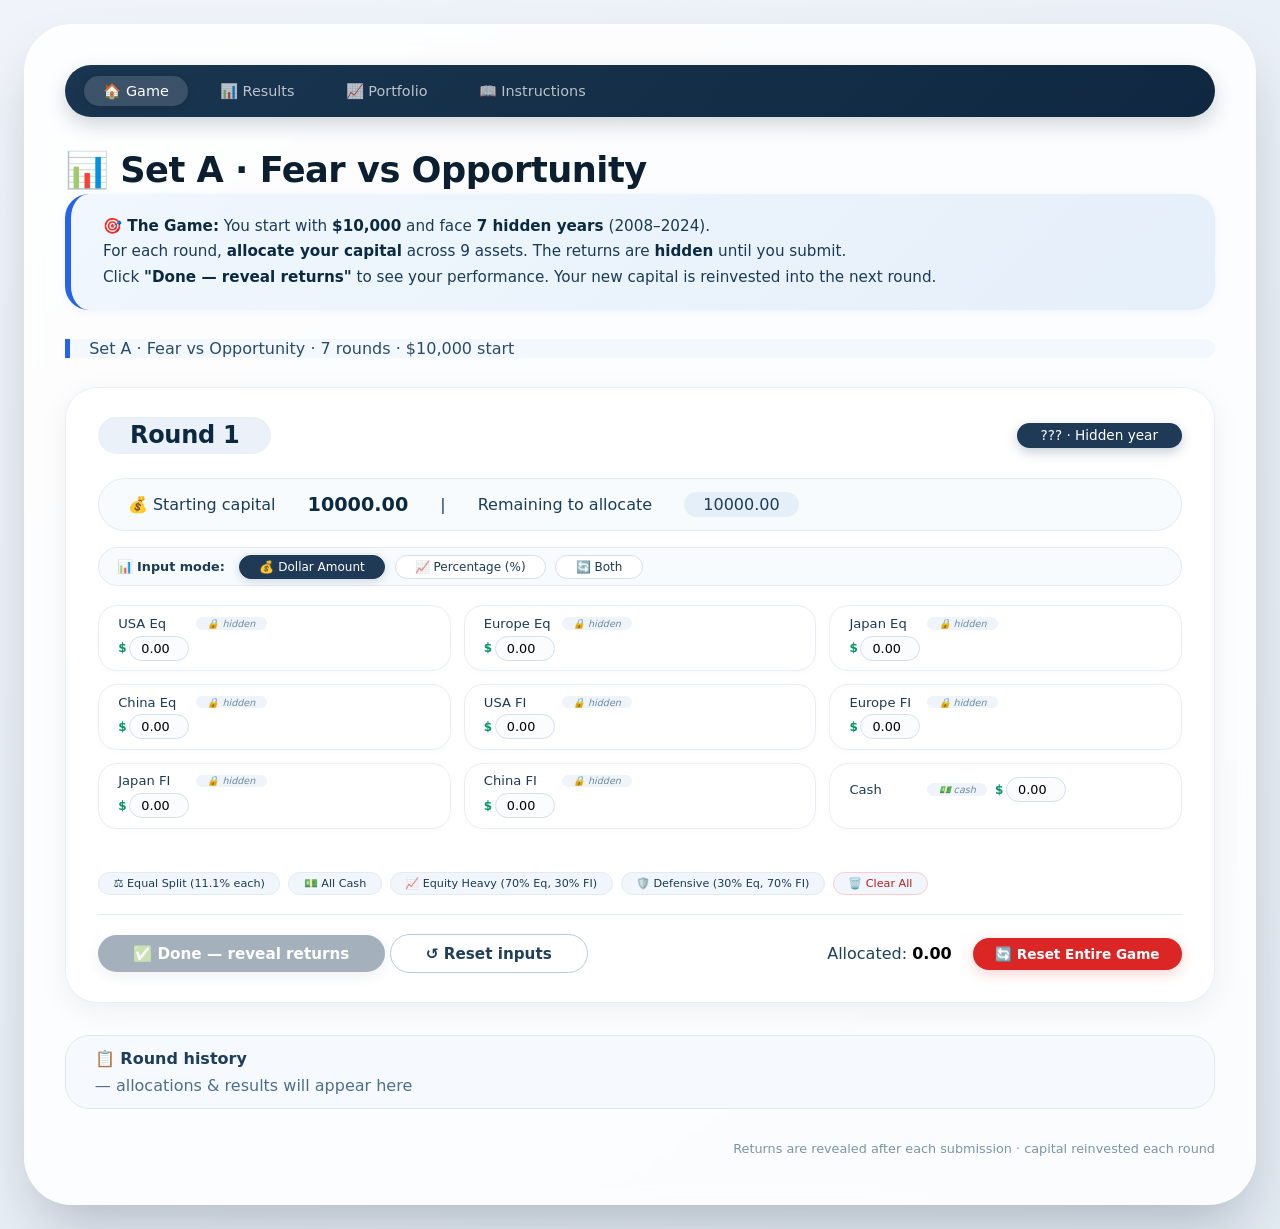
==== index.html @ 82c08d95 "Update index.html" ====
<!DOCTYPE html>
<html lang="en">
<head>
    <meta charset="UTF-8" />
    <meta name="viewport" content="width=device-width, initial-scale=1.0"/>
    <title>Set A · Fear vs Opportunity · 7-Round Game</title>
    <link rel="stylesheet" href="style.css" />
</head>
<body>
    <div class="app">
        <!-- Navigation Bar -->
        <div class="nav-bar">
            <a href="index.html" class="active">🏠 Game</a>
            <a href="results.html">📊 Results</a>
            <a href="portfolio.html">📈 Portfolio</a>
            <a href="instructions.html">📖 Instructions</a>
        </div>

        <h1>📊 Set A · Fear vs Opportunity</h1>
        
        <div class="game-description">
            <strong>🎯 The Game:</strong> You start with <strong>$10,000</strong> and face <strong>7 hidden years</strong> (2008–2024).<br>
            For each round, <strong>allocate your capital</strong> across 9 assets. The returns are <strong>hidden</strong> until you submit.<br>
            Click <strong>"Done — reveal returns"</strong> to see your performance. Your new capital is reinvested into the next round.
        </div>
        
        <div class="sub">Set A · Fear vs Opportunity · 7 rounds · $10,000 start</div>

        <div id="roundPanel" class="round-panel">
            <div id="roundHeader" class="round-header">
                <span class="round-badge" id="roundLabel">Round 1</span>
                <span class="year-tag" id="yearTag">??? · Hidden year</span>
            </div>

            <div class="capital-box">
                <span>💰 Starting capital</span>
                <span class="value" id="capitalDisplay">10000.00</span>
                <span>|</span>
                <span>Remaining to allocate</span>
                <span class="remaining" id="remainingDisplay">10000.00</span>
            </div>

            <!-- Mode Toggle -->
            <div class="mode-toggle">
                <span class="mode-label">📊 Input mode:</span>
                <button class="mode-btn active" id="modeDollar">💰 Dollar Amount</button>
                <button class="mode-btn" id="modePercent">📈 Percentage (%)</button>
                <button class="mode-btn" id="modeBoth">🔄 Both</button>
            </div>

            <!-- Asset Grid -->
            <div id="assetGrid" class="asset-grid"></div>
            <div id="globalError" class="error-msg"></div>

            <div class="quick-actions">
                <button class="quick-btn" id="equalAlloc">⚖️ Equal Split (11.1% each)</button>
                <button class="quick-btn" id="cashOnly">💵 All Cash</button>
                <button class="quick-btn" id="equityHeavy">📈 Equity Heavy (70% Eq, 30% FI)</button>
                <button class="quick-btn" id="defensive">🛡️ Defensive (30% Eq, 70% FI)</button>
                <button class="quick-btn danger" id="clearAll">🗑️ Clear All</button>
            </div>

            <div class="round-actions">
                <div>
                    <button class="btn" id="submitRoundBtn">✅ Done — reveal returns</button>
                    <button class="btn btn-outline" id="resetRoundBtn">↺ Reset inputs</button>
                </div>
                <div>
                    <span style="font-weight:500; color:#1f405c;">Allocated: </span>
                    <span id="allocatedSumDisplay" style="font-weight:700;">0.00</span>
                    <button class="btn-reset-all" id="resetAllBtn" style="margin-left:1rem;">🔄 Reset Entire Game</button>
                </div>
            </div>

            <!-- Result Block - Only shows summary -->
            <div id="resultBlock" class="result-block" style="display:none;">
                <div class="row">
                    <div><span class="label">💰 Return amount</span> <span class="value" id="returnAmountDisplay">+0.00</span></div>
                    <div><span class="label">📈 Return %</span> <span class="value" id="returnPercentDisplay">0.00%</span></div>
                    <div><span class="label">🔁 New capital</span> <span class="value" id="newCapitalDisplay">0.00</span></div>
                </div>
            </div>

            <!-- DETAIL TABLE AND REFLECTION AREA REMOVED -->
        </div>

        <div class="history-log" id="historyLog">
            <div style="font-weight:600; color:#1d3d58; margin-bottom:0.5rem;">📋 Round history</div>
            <div id="historyEntries"><span style="color:#4d6f8b;">— allocations & results will appear here</span></div>
        </div>
        
        <div class="footnote">Returns are revealed after each submission · capital reinvested each round</div>
    </div>

    <script src="script.js"></script>
</body>
</html>
---- style.css ----
* {
    box-sizing: border-box;
    margin: 0;
    font-family: system-ui, -apple-system, 'Segoe UI', Roboto, sans-serif;
}

body {
    background: linear-gradient(145deg, #f0f4fa 0%, #e2eaf2 100%);
    padding: 1.5rem;
    display: flex;
    justify-content: center;
    min-height: 100vh;
}

.app {
    max-width: 1360px;
    width: 100%;
    background: rgba(255, 255, 255, 0.85);
    backdrop-filter: blur(8px);
    -webkit-backdrop-filter: blur(8px);
    border-radius: 3rem;
    padding: 2.5rem 2.5rem 3rem;
    box-shadow: 0 30px 60px -15px rgba(0, 20, 40, 0.25), 
                inset 0 1px 0 rgba(255,255,255,0.6);
    border: 1px solid rgba(255,255,255,0.3);
}

/* ===== NAVIGATION ===== */
.nav-bar {
    background: linear-gradient(135deg, #1a3550, #0f2840);
    padding: 0.7rem 1.2rem;
    border-radius: 50px;
    margin-bottom: 2rem;
    display: flex;
    gap: 0.8rem;
    flex-wrap: wrap;
    align-items: center;
    box-shadow: 0 8px 20px rgba(26, 53, 80, 0.2);
}

.nav-bar a {
    color: rgba(255,255,255,0.7);
    text-decoration: none;
    font-weight: 500;
    font-size: 0.9rem;
    padding: 0.4rem 1.2rem;
    border-radius: 40px;
    transition: 0.25s ease;
}

.nav-bar a:hover {
    background: rgba(255,255,255,0.1);
    color: white;
    transform: translateY(-1px);
}

.nav-bar a.active {
    background: rgba(255,255,255,0.15);
    color: white;
    box-shadow: 0 2px 8px rgba(0,0,0,0.1);
}

/* ===== HEADERS ===== */
h1 {
    font-size: 2.2rem;
    font-weight: 700;
    color: #0b1f30;
    display: flex;
    align-items: center;
    gap: 0.75rem;
    margin-bottom: 0.2rem;
    letter-spacing: -0.5px;
}

.game-description {
    background: linear-gradient(135deg, #f0f7fe, #e5eff9);
    border-radius: 1.5rem;
    padding: 1.2rem 2rem;
    margin-bottom: 1.8rem;
    border-left: 6px solid #2563eb;
    color: #1a3b55;
    line-height: 1.7;
    font-size: 0.95rem;
    box-shadow: 0 2px 10px rgba(37, 99, 235, 0.06);
}

.game-description strong {
    color: #0b2a42;
}

.sub {
    color: #2b4c68;
    margin-bottom: 1.8rem;
    border-left: 5px solid #2563eb;
    padding-left: 1.2rem;
    background: #f3f8fe;
    border-radius: 0 20px 20px 0;
    font-weight: 450;
}

/* ===== ROUND PANEL ===== */
.round-panel {
    background: white;
    border-radius: 2rem;
    padding: 1.8rem 2rem;
    margin-bottom: 2rem;
    border: 1px solid #e8eef6;
    box-shadow: 0 8px 30px rgba(0, 20, 40, 0.06);
}

.round-header {
    display: flex;
    flex-wrap: wrap;
    justify-content: space-between;
    align-items: center;
    margin-bottom: 1.5rem;
}

.round-badge {
    font-weight: 700;
    font-size: 1.5rem;
    color: #0b2a42;
    background: #eaf1f9;
    padding: 0.3rem 2rem;
    border-radius: 50px;
    letter-spacing: -0.3px;
    box-shadow: inset 0 1px 3px rgba(0,0,0,0.02);
}

.year-tag {
    background: #1f3a57;
    color: white;
    padding: 0.3rem 1.5rem;
    border-radius: 50px;
    font-size: 0.85rem;
    font-weight: 500;
    box-shadow: 0 4px 12px rgba(31, 58, 87, 0.25);
}

/* ===== CAPITAL BOX ===== */
.capital-box {
    display: flex;
    flex-wrap: wrap;
    align-items: center;
    gap: 1.2rem 2rem;
    background: #f8fbfe;
    padding: 0.8rem 1.8rem;
    border-radius: 50px;
    border: 1px solid #e2ebf3;
    margin-bottom: 1rem;
}

.capital-box span {
    font-weight: 500;
    color: #1b3d58;
}

.capital-box .value {
    font-weight: 700;
    color: #0b2a42;
    font-size: 1.2rem;
}

.remaining {
    background: #e5eff9;
    padding: 0.2rem 1.2rem;
    border-radius: 30px;
    font-weight: 600;
    color: #00407a;
}

/* ===== MODE TOGGLE ===== */
.mode-toggle {
    display: flex;
    align-items: center;
    gap: 0.6rem;
    margin: 0.8rem 0 0.3rem 0;
    padding: 0.4rem 0.8rem;
    background: #f8fbfe;
    border-radius: 50px;
    border: 1px solid #e2ebf3;
    flex-wrap: wrap;
}

.mode-toggle .mode-label {
    font-size: 0.8rem;
    font-weight: 600;
    color: #1a3b55;
    padding: 0 0.3rem;
}

.mode-toggle .mode-btn {
    padding: 0.25rem 1.2rem;
    border-radius: 40px;
    border: 1px solid #d4e0ea;
    background: white;
    cursor: pointer;
    font-size: 0.75rem;
    font-weight: 500;
    color: #1a3b55;
    transition: 0.2s ease;
}

.mode-toggle .mode-btn:hover:not(.active) {
    background: #eaf1f9;
    border-color: #b6ccdf;
}

.mode-toggle .mode-btn.active {
    background: #1f3a57;
    color: white;
    border-color: #1f3a57;
    box-shadow: 0 2px 10px rgba(31, 58, 87, 0.2);
}

/* ===== ASSET GRID ===== */
.asset-grid {
    display: grid;
    grid-template-columns: repeat(auto-fill, minmax(320px, 1fr));
    gap: 0.8rem;
    margin: 1.2rem 0 1rem;
}

.asset-item {
    background: white;
    border-radius: 1.2rem;
    padding: 0.6rem 1rem 0.6rem 1.2rem;
    border: 1px solid #e8eef6;
    display: flex;
    flex-wrap: wrap;
    align-items: center;
    gap: 0.3rem 0.5rem;
    transition: 0.15s ease;
    box-shadow: 0 2px 6px rgba(0,0,0,0.02);
}

.asset-item:hover {
    border-color: #c8d8e8;
    box-shadow: 0 4px 12px rgba(0,0,0,0.04);
}

.asset-item .label {
    font-weight: 500;
    color: #1a3b55;
    font-size: 0.82rem;
    min-width: 70px;
}

.asset-item .hidden-badge {
    font-size: 0.6rem;
    color: #6b8a9e;
    font-style: italic;
    background: #eef4fa;
    padding: 0.05rem 0.7rem;
    border-radius: 30px;
    white-space: nowrap;
}

.asset-item .input-group {
    display: flex;
    align-items: center;
    gap: 0.15rem;
    flex: 1;
    min-width: 160px;
}

.asset-item .input-group input {
    width: 60px;
    padding: 0.25rem 0.2rem 0.25rem 0.5rem;
    border: 1px solid #d4e0ea;
    border-radius: 40px;
    font-size: 0.8rem;
    font-weight: 500;
    background: #fafcfe;
    text-align: right;
    outline: none;
    transition: 0.15s ease;
}

.asset-item .input-group input:focus {
    border-color: #2563eb;
    background: white;
    box-shadow: 0 0 0 3px rgba(37, 99, 235, 0.1);
}

.asset-item .input-group input.error {
    border-color: #dc2626;
    background: #fef2f2;
}

.asset-item .input-group .or-text {
    font-size: 0.5rem;
    color: #94a3b8;
    font-style: italic;
    padding: 0 2px;
    font-weight: 500;
}

.asset-item .input-group .dollar-symbol {
    font-size: 0.75rem;
    color: #059669;
    font-weight: 600;
}

.asset-item .input-group .percent-symbol {
    font-size: 0.75rem;
    color: #2563eb;
    font-weight: 600;
}

/* ===== QUICK ACTIONS ===== */
.quick-actions {
    display: flex;
    gap: 0.5rem;
    flex-wrap: wrap;
    margin: 0.5rem 0 0.8rem 0;
}

.quick-actions .quick-btn {
    background: #f1f6fc;
    border: 1px solid #e2ebf3;
    padding: 0.25rem 0.9rem;
    border-radius: 50px;
    font-size: 0.7rem;
    font-weight: 500;
    color: #1a3b55;
    cursor: pointer;
    transition: 0.15s ease;
}

.quick-actions .quick-btn:hover {
    background: #e5eff9;
    border-color: #c8d8e8;
    transform: translateY(-1px);
}

.quick-actions .quick-btn.danger {
    color: #b91c1c;
    border-color: #fecaca;
}

.quick-actions .quick-btn.danger:hover {
    background: #fef2f2;
}

/* ===== BUTTONS ===== */
.round-actions {
    display: flex;
    flex-wrap: wrap;
    gap: 1rem;
    align-items: center;
    justify-content: space-between;
    margin-top: 1.2rem;
    border-top: 1px solid #e2ebf3;
    padding-top: 1.2rem;
}

.btn {
    background: #1f3f5c;
    border: none;
    color: white;
    font-weight: 600;
    padding: 0.6rem 2.2rem;
    border-radius: 50px;
    font-size: 0.95rem;
    cursor: pointer;
    transition: 0.15s ease;
    box-shadow: 0 4px 14px rgba(31, 63, 92, 0.2);
}

.btn:hover:not(:disabled) {
    background: #0b2a44;
    transform: scale(0.98);
    box-shadow: 0 4px 20px rgba(31, 63, 92, 0.3);
}

.btn:disabled {
    opacity: 0.4;
    cursor: not-allowed;
    transform: none;
}

.btn-outline {
    background: transparent;
    color: #1f3f5c;
    border: 1.5px solid #b6ccdf;
    box-shadow: none;
}

.btn-outline:hover:not(:disabled) {
    background: #f0f7fe;
    transform: scale(0.98);
}

.btn-reset-all {
    background: #dc2626;
    border: none;
    color: white;
    font-weight: 600;
    padding: 0.5rem 1.4rem;
    border-radius: 50px;
    font-size: 0.85rem;
    cursor: pointer;
    transition: 0.15s ease;
    box-shadow: 0 4px 14px rgba(220, 38, 38, 0.2);
}

.btn-reset-all:hover {
    background: #b91c1c;
    transform: scale(0.98);
}

.error-msg {
    color: #dc2626;
    font-size: 0.8rem;
    margin-top: 0.3rem;
    display: block;
    min-height: 1.2rem;
    font-weight: 500;
}

/* ===== RESULT BLOCK ===== */
.result-block {
    background: #f0f7fe;
    border-radius: 1.8rem;
    padding: 1.2rem 2rem;
    margin-top: 1.8rem;
    border-left: 6px solid #2563eb;
    box-shadow: 0 4px 16px rgba(37, 99, 235, 0.06);
}

.result-block .row {
    display: flex;
    flex-wrap: wrap;
    gap: 1.5rem 3rem;
}

.result-block .label {
    font-weight: 500;
    color: #1c405b;
}

.result-block .value {
    font-weight: 700;
    color: #0b2a42;
    font-size: 1.05rem;
}

/* ===== DETAIL TABLE ===== */
.detail-table-wrap {
    margin-top: 2rem;
    overflow-x: auto;
    border-radius: 1.5rem;
    border: 1px solid #e2ebf3;
    background: white;
    box-shadow: 0 4px 16px rgba(0,0,0,0.03);
}

.detail-table {
    width: 100%;
    border-collapse: collapse;
    font-size: 0.9rem;
    min-width: 700px;
}

.detail-table th {
    background: #eaf1f9;
    color: #0b2a42;
    font-weight: 600;
    padding: 0.8rem 0.8rem;
    text-align: center;
    border-bottom: 2px solid #c8d8e8;
    font-size: 0.8rem;
    letter-spacing: 0.03em;
    text-transform: uppercase;
}

.detail-table td {
    padding: 0.6rem 0.8rem;
    text-align: center;
    border-bottom: 1px solid #e6eef6;
    color: #0a1e2f;
}

.detail-table .asset-label {
    text-align: left;
    font-weight: 500;
    color: #1a3b55;
    padding-left: 1.2rem;
}

.detail-table .total-row td {
    font-weight: 700;
    background: #eef5fc;
    border-top: 2px solid #b6ccdf;
    padding: 0.8rem 0.8rem;
}

.detail-table .total-row .asset-label {
    font-weight: 700;
    color: #0b2a42;
}

.reflection-area {
    background: #f6faff;
    border-radius: 1.2rem;
    padding: 1rem 1.5rem;
    margin-top: 1.2rem;
    border: 1px dashed #b6ccdf;
    font-size: 0.9rem;
    color: #1d405b;
}

.reflection-area strong {
    color: #0b2a42;
}

/* ===== HISTORY LOG ===== */
.history-log {
    background: #f6faff;
    border-radius: 1.5rem;
    padding: 0.8rem 1.8rem;
    margin-top: 1.2rem;
    border: 1px solid #dce8f5;
}

.history-log .entry {
    display: flex;
    flex-wrap: wrap;
    gap: 1rem 2rem;
    padding: 0.4rem 0;
    border-bottom: 1px solid #e2ebf3;
}

.history-log .entry:last-child {
    border: none;
}

.tag {
    background: #dce8f5;
    padding: 0.1rem 0.8rem;
    border-radius: 30px;
    font-size: 0.8rem;
    font-weight: 500;
    color: #0b2a42;
}

.footnote {
    margin-top: 2rem;
    color: #5a7a94;
    font-size: 0.8rem;
    text-align: right;
    opacity: 0.8;
}

/* ===== GROUP HEADER (Results page) ===== */
.group-header {
    background: linear-gradient(135deg, #1a3550, #0f2840);
    color: white;
    padding: 1.8rem 2.2rem;
    border-radius: 1.8rem;
    margin-bottom: 2rem;
    box-shadow: 0 8px 30px rgba(26, 53, 80, 0.2);
}

.group-header h2 {
    font-size: 1.8rem;
    margin-bottom: 0.3rem;
}

.group-header p {
    opacity: 0.85;
    font-size: 1rem;
}

.group-themes {
    display: flex;
    gap: 1.2rem;
    flex-wrap: wrap;
    margin-top: 0.8rem;
}

.group-themes .theme {
    background: rgba(255,255,255,0.12);
    padding: 0.3rem 1.2rem;
    border-radius: 50px;
    font-size: 0.85rem;
}

/* ===== NEWS SIGNALS (Results page) ===== */
.news-signals {
    background: #f3f8fe;
    border-radius: 1rem;
    padding: 1rem 1.2rem;
    margin: 0.8rem 0 1rem 0;
    border-left: 4px solid #2563eb;
}

.news-signals .signal {
    font-size: 0.9rem;
    color: #1a3b55;
    padding: 0.2rem 0;
    line-height: 1.5;
}

.news-signals .signal::before {
    content: "📰 ";
}

.news-signals .signal-bad::before {
    content: "⚠️ ";
}

.news-signals .signal-good::before {
    content: "✅ ";
}

/* ===== PERFORMANCE HIGHLIGHTS (Results page) ===== */
.performance-highlights {
    display: grid;
    grid-template-columns: 1fr 1fr;
    gap: 0.8rem;
    margin: 0.8rem 0;
}

.performance-highlights .best {
    background: #ecfdf5;
    padding: 0.5rem 1rem;
    border-radius: 0.8rem;
    border-left: 4px solid #059669;
}

.performance-highlights .worst {
    background: #fef2f2;
    padding: 0.5rem 1rem;
    border-radius: 0.8rem;
    border-left: 4px solid #dc2626;
}

.performance-highlights .label {
    font-size: 0.7rem;
    text-transform: uppercase;
    color: #6b8a9e;
    font-weight: 600;
    letter-spacing: 0.03em;
}

.performance-highlights .value {
    font-weight: 600;
    font-size: 0.95rem;
}

/* ===== REFRESH BUTTON ===== */
.refresh-btn {
    background: #1f3f5c;
    border: none;
    color: white;
    font-weight: 500;
    padding: 0.4rem 1.4rem;
    border-radius: 50px;
    font-size: 0.8rem;
    cursor: pointer;
    transition: 0.15s ease;
}

.refresh-btn:hover {
    background: #0b2a44;
    transform: scale(0.97);
}

.results-header {
    display: flex;
    justify-content: space-between;
    align-items: center;
    flex-wrap: wrap;
    margin-bottom: 1rem;
}

/* ===== RETURN SUMMARY ===== */
.return-summary {
    margin-bottom: 0.5rem;
    padding: 0.5rem 1rem;
    background: #eef5fc;
    border-radius: 0.8rem;
    display: flex;
    gap: 2rem;
    flex-wrap: wrap;
    font-size: 0.9rem;
}

.return-summary span {
    font-weight: 500;
}

/* ===== SUMMARY STATS ===== */
.summary-stats {
    display: grid;
    grid-template-columns: repeat(auto-fit, minmax(180px, 1fr));
    gap: 1rem;
    margin-bottom: 2rem;
}

.stat-card {
    background: white;
    padding: 1.2rem;
    border-radius: 1.2rem;
    border: 1px solid #e2ebf3;
    text-align: center;
    box-shadow: 0 2px 8px rgba(0,0,0,0.03);
}

.stat-card .stat-label {
    color: #6b8a9e;
    font-size: 0.75rem;
    text-transform: uppercase;
    letter-spacing: 0.04em;
    font-weight: 600;
}

.stat-card .stat-value {
    font-size: 1.6rem;
    font-weight: 700;
    color: #0b2a42;
    margin-top: 0.3rem;
}

.stat-card .stat-value.positive {
    color: #059669;
}

.stat-card .stat-value.negative {
    color: #dc2626;
}

/* ===== MARKET RETURNS GRID ===== */
.market-returns-grid {
    display: grid;
    grid-template-columns: repeat(auto-fill, minmax(150px, 1fr));
    gap: 0.6rem;
    margin-top: 0.8rem;
}

.return-item {
    background: #f8fbfe;
    padding: 0.5rem 0.8rem;
    border-radius: 0.8rem;
    display: flex;
    justify-content: space-between;
    align-items: center;
    border: 1px solid #e8eef6;
}

.return-item .asset-name {
    font-weight: 500;
    color: #1a3b55;
    font-size: 0.8rem;
}

.return-item .return-value {
    font-weight: 700;
    font-size: 0.9rem;
}

.return-item .return-value.positive {
    color: #059669;
}

.return-item .return-value.negative {
    color: #dc2626;
}

/* ===== RESPONSIVE ===== */
@media (max-width: 768px) {
    .app {
        padding: 1.2rem;
        border-radius: 1.8rem;
    }
    
    .asset-grid {
        grid-template-columns: 1fr;
    }
    
    .asset-item {
        flex-direction: column;
        align-items: stretch;
        padding: 0.8rem;
    }
    
    .asset-item .input-group {
        min-width: unset;
        flex-wrap: wrap;
    }
    
    .asset-item .input-group input {
        width: 65px;
        flex: 1;
        min-width: 50px;
    }
    
    .capital-box {
        flex-direction: column;
        align-items: stretch;
        gap: 0.5rem;
        text-align: center;
    }
    
    .nav-bar {
        flex-direction: column;
        align-items: stretch;
        padding: 0.5rem;
        border-radius: 1.2rem;
    }
    
    .nav-bar a {
        text-align: center;
        padding: 0.4rem;
    }
    
    .mode-toggle {
        flex-wrap: wrap;
        justify-content: center;
        padding: 0.5rem;
    }
    
    .round-actions {
        flex-direction: column;
        align-items: stretch;
    }
    
    .round-actions > div {
        display: flex;
        flex-wrap: wrap;
        gap: 0.5rem;
    }
    
    .btn, .btn-outline, .btn-reset-all {
        flex: 1;
        text-align: center;
        min-width: 120px;
        justify-content: center;
    }
    
    .performance-highlights {
        grid-template-columns: 1fr;
    }
    
    .round-header {
        flex-direction: column;
        gap: 0.5rem;
        align-items: flex-start;
    }
    
    .group-header {
        padding: 1.2rem;
    }
    
    .group-header h2 {
        font-size: 1.3rem;
    }
    
    .round-badge {
        font-size: 1.2rem;
        padding: 0.2rem 1.2rem;
    }
    
    .summary-stats {
        grid-template-columns: 1fr 1fr;
    }
    
    .market-returns-grid {
        grid-template-columns: repeat(auto-fill, minmax(120px, 1fr));
    }
    
    .result-block {
        padding: 1rem;
    }
    
    .result-block .row {
        gap: 0.8rem;
    }
    
    h1 {
        font-size: 1.5rem;
    }
}

@media (max-width: 480px) {
    .app {
        padding: 0.8rem;
        border-radius: 1.2rem;
    }
    
    .round-panel {
        padding: 1rem;
    }
    
    .summary-stats {
        grid-template-columns: 1fr;
    }
    
    .asset-item .input-group input {
        width: 55px;
    }
}
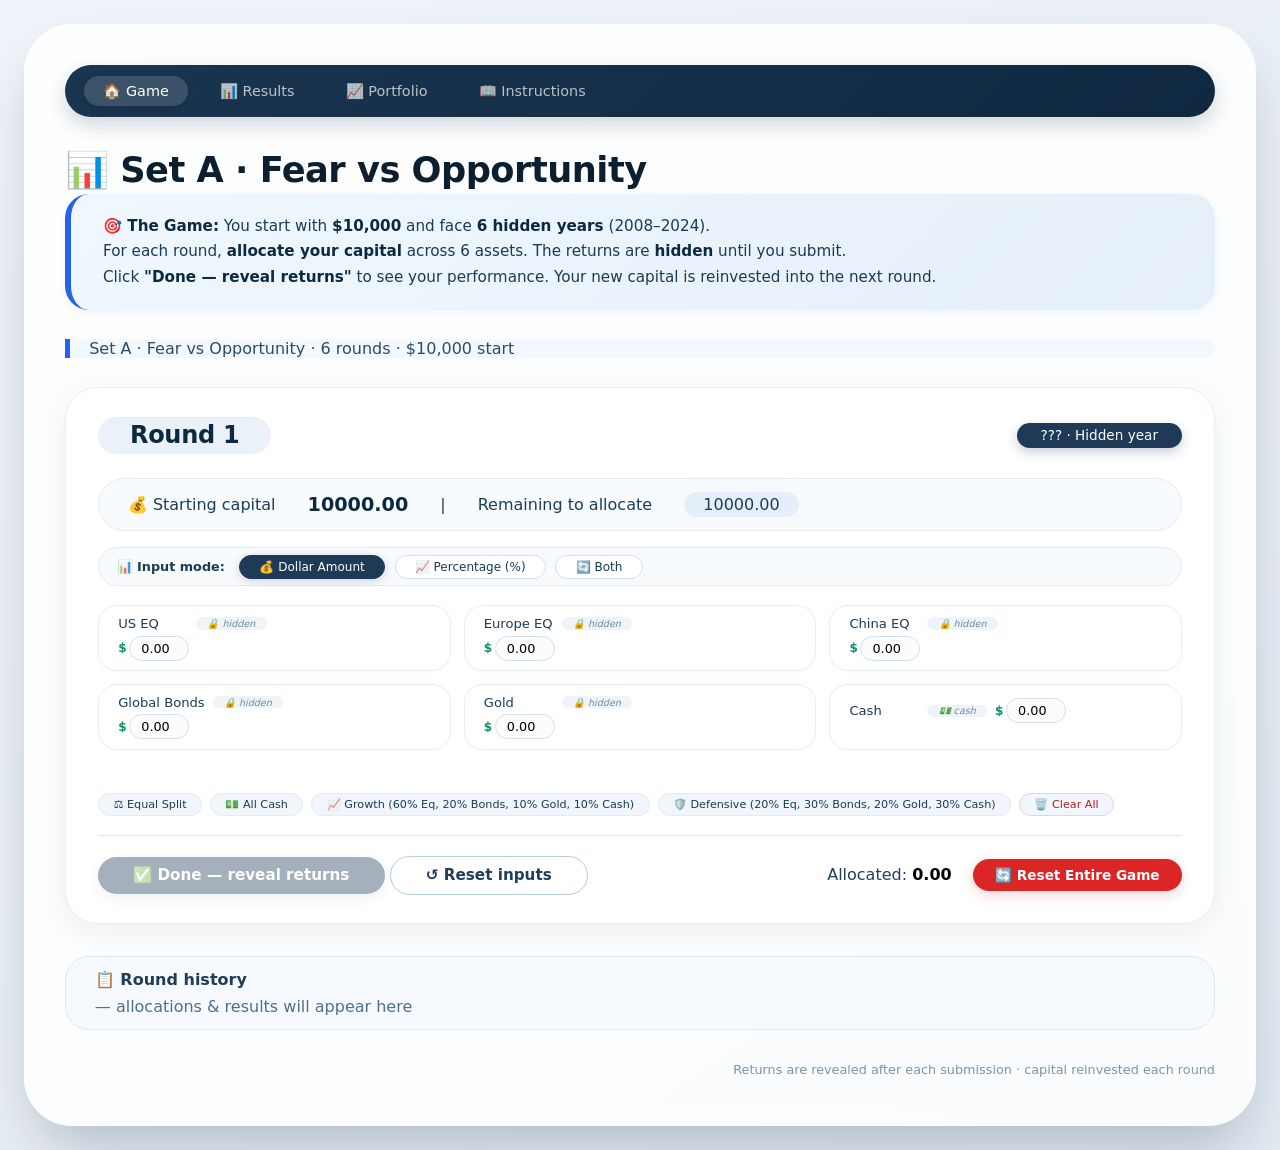
==== commit 381f8728: "Update index.html" ====
--- a/index.html
+++ b/index.html
@@ -3,7 +3,7 @@
 <head>
     <meta charset="UTF-8" />
     <meta name="viewport" content="width=device-width, initial-scale=1.0"/>
-    <title>Set A · Fear vs Opportunity · 7-Round Game</title>
+    <title>Set A · Fear vs Opportunity · 6-Round Game</title>
     <link rel="stylesheet" href="style.css" />
 </head>
 <body>
@@ -19,12 +19,12 @@
         <h1>📊 Set A · Fear vs Opportunity</h1>
         
         <div class="game-description">
-            <strong>🎯 The Game:</strong> You start with <strong>$10,000</strong> and face <strong>7 hidden years</strong> (2008–2024).<br>
-            For each round, <strong>allocate your capital</strong> across 9 assets. The returns are <strong>hidden</strong> until you submit.<br>
+            <strong>🎯 The Game:</strong> You start with <strong>$10,000</strong> and face <strong>6 hidden years</strong> (2008–2024).<br>
+            For each round, <strong>allocate your capital</strong> across 6 assets. The returns are <strong>hidden</strong> until you submit.<br>
             Click <strong>"Done — reveal returns"</strong> to see your performance. Your new capital is reinvested into the next round.
         </div>
         
-        <div class="sub">Set A · Fear vs Opportunity · 7 rounds · $10,000 start</div>
+        <div class="sub">Set A · Fear vs Opportunity · 6 rounds · $10,000 start</div>
 
         <div id="roundPanel" class="round-panel">
             <div id="roundHeader" class="round-header">
@@ -53,10 +53,10 @@
             <div id="globalError" class="error-msg"></div>
 
             <div class="quick-actions">
-                <button class="quick-btn" id="equalAlloc">⚖️ Equal Split (11.1% each)</button>
+                <button class="quick-btn" id="equalAlloc">⚖️ Equal Split</button>
                 <button class="quick-btn" id="cashOnly">💵 All Cash</button>
-                <button class="quick-btn" id="equityHeavy">📈 Equity Heavy (70% Eq, 30% FI)</button>
-                <button class="quick-btn" id="defensive">🛡️ Defensive (30% Eq, 70% FI)</button>
+                <button class="quick-btn" id="equityHeavy">📈 Growth (60% Eq, 20% Bonds, 10% Gold, 10% Cash)</button>
+                <button class="quick-btn" id="defensive">🛡️ Defensive (20% Eq, 30% Bonds, 20% Gold, 30% Cash)</button>
                 <button class="quick-btn danger" id="clearAll">🗑️ Clear All</button>
             </div>
 
@@ -72,7 +72,7 @@
                 </div>
             </div>
 
-            <!-- Result Block - Only shows summary -->
+            <!-- Result Block -->
             <div id="resultBlock" class="result-block" style="display:none;">
                 <div class="row">
                     <div><span class="label">💰 Return amount</span> <span class="value" id="returnAmountDisplay">+0.00</span></div>
@@ -80,8 +80,6 @@
                     <div><span class="label">🔁 New capital</span> <span class="value" id="newCapitalDisplay">0.00</span></div>
                 </div>
             </div>
-
-            <!-- DETAIL TABLE AND REFLECTION AREA REMOVED -->
         </div>
 
         <div class="history-log" id="historyLog">
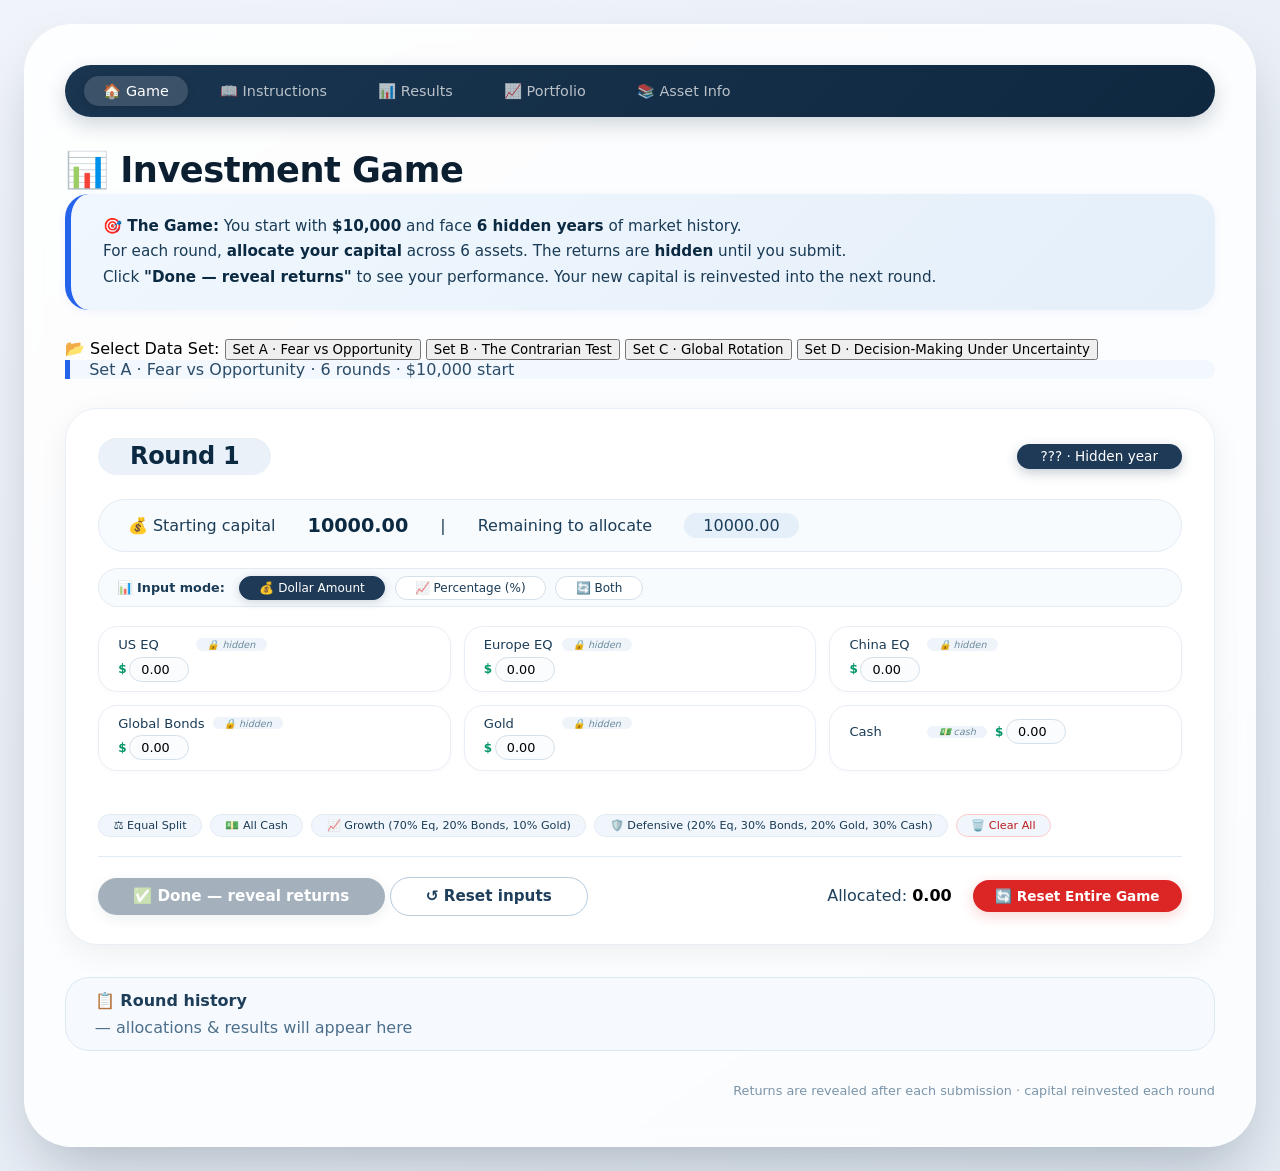
==== commit 493f1076: "Update game title and navigation links" ====
--- a/index.html
+++ b/index.html
@@ -3,7 +3,7 @@
 <head>
     <meta charset="UTF-8" />
     <meta name="viewport" content="width=device-width, initial-scale=1.0"/>
-    <title>Set A · Fear vs Opportunity · 6-Round Game</title>
+    <title>Investment Game</title>
     <link rel="stylesheet" href="style.css" />
 </head>
 <body>
@@ -11,25 +11,35 @@
         <!-- Navigation Bar -->
         <div class="nav-bar">
             <a href="index.html" class="active">🏠 Game</a>
+            <a href="instructions.html">📖 Instructions</a>
             <a href="results.html">📊 Results</a>
             <a href="portfolio.html">📈 Portfolio</a>
-            <a href="instructions.html">📖 Instructions</a>
+            <a href="asset-info.html">📚 Asset Info</a>
         </div>
 
-        <h1>📊 Set A · Fear vs Opportunity</h1>
+        <h1>📊 Investment Game</h1>
         
         <div class="game-description">
-            <strong>🎯 The Game:</strong> You start with <strong>$10,000</strong> and face <strong>6 hidden years</strong> (2008–2024).<br>
+            <strong>🎯 The Game:</strong> You start with <strong>$10,000</strong> and face <strong>6 hidden years</strong> of market history.<br>
             For each round, <strong>allocate your capital</strong> across 6 assets. The returns are <strong>hidden</strong> until you submit.<br>
             Click <strong>"Done — reveal returns"</strong> to see your performance. Your new capital is reinvested into the next round.
         </div>
         
-        <div class="sub">Set A · Fear vs Opportunity · 6 rounds · $10,000 start</div>
+        <!-- Set Selector -->
+        <div class="set-selector">
+            <span class="set-label">📂 Select Data Set:</span>
+            <button class="set-btn active" data-set="A" id="setA">Set A · Fear vs Opportunity</button>
+            <button class="set-btn" data-set="B" id="setB">Set B · The Contrarian Test</button>
+            <button class="set-btn" data-set="C" id="setC">Set C · Global Rotation</button>
+            <button class="set-btn" data-set="D" id="setD">Set D · Decision-Making Under Uncertainty</button>
+        </div>
+
+        <div class="sub" id="setSubHeader">Set A · Fear vs Opportunity · 6 rounds · $10,000 start</div>
 
         <div id="roundPanel" class="round-panel">
             <div id="roundHeader" class="round-header">
                 <span class="round-badge" id="roundLabel">Round 1</span>
-                <span class="year-tag" id="yearTag">??? · Hidden year</span>
+                <span class="year-tag" id="yearTag">🔒 Hidden year</span>
             </div>
 
             <div class="capital-box">
@@ -55,7 +65,7 @@
             <div class="quick-actions">
                 <button class="quick-btn" id="equalAlloc">⚖️ Equal Split</button>
                 <button class="quick-btn" id="cashOnly">💵 All Cash</button>
-                <button class="quick-btn" id="equityHeavy">📈 Growth (60% Eq, 20% Bonds, 10% Gold, 10% Cash)</button>
+                <button class="quick-btn" id="equityHeavy">📈 Growth (70% Eq, 20% Bonds, 10% Gold)</button>
                 <button class="quick-btn" id="defensive">🛡️ Defensive (20% Eq, 30% Bonds, 20% Gold, 30% Cash)</button>
                 <button class="quick-btn danger" id="clearAll">🗑️ Clear All</button>
             </div>
--- a/style.css
+++ b/style.css
@@ -308,6 +308,13 @@
     font-weight: 600;
 }
 
+.asset-item .pct-display {
+    font-size: 0.65rem;
+    color: #6b8a9e;
+    min-width: 35px;
+    text-align: right;
+}
+
 /* ===== QUICK ACTIONS ===== */
 .quick-actions {
     display: flex;
@@ -446,75 +453,6 @@
     font-size: 1.05rem;
 }
 
-/* ===== DETAIL TABLE ===== */
-.detail-table-wrap {
-    margin-top: 2rem;
-    overflow-x: auto;
-    border-radius: 1.5rem;
-    border: 1px solid #e2ebf3;
-    background: white;
-    box-shadow: 0 4px 16px rgba(0,0,0,0.03);
-}
-
-.detail-table {
-    width: 100%;
-    border-collapse: collapse;
-    font-size: 0.9rem;
-    min-width: 700px;
-}
-
-.detail-table th {
-    background: #eaf1f9;
-    color: #0b2a42;
-    font-weight: 600;
-    padding: 0.8rem 0.8rem;
-    text-align: center;
-    border-bottom: 2px solid #c8d8e8;
-    font-size: 0.8rem;
-    letter-spacing: 0.03em;
-    text-transform: uppercase;
-}
-
-.detail-table td {
-    padding: 0.6rem 0.8rem;
-    text-align: center;
-    border-bottom: 1px solid #e6eef6;
-    color: #0a1e2f;
-}
-
-.detail-table .asset-label {
-    text-align: left;
-    font-weight: 500;
-    color: #1a3b55;
-    padding-left: 1.2rem;
-}
-
-.detail-table .total-row td {
-    font-weight: 700;
-    background: #eef5fc;
-    border-top: 2px solid #b6ccdf;
-    padding: 0.8rem 0.8rem;
-}
-
-.detail-table .total-row .asset-label {
-    font-weight: 700;
-    color: #0b2a42;
-}
-
-.reflection-area {
-    background: #f6faff;
-    border-radius: 1.2rem;
-    padding: 1rem 1.5rem;
-    margin-top: 1.2rem;
-    border: 1px dashed #b6ccdf;
-    font-size: 0.9rem;
-    color: #1d405b;
-}
-
-.reflection-area strong {
-    color: #0b2a42;
-}
-
 /* ===== HISTORY LOG ===== */
 .history-log {
     background: #f6faff;
@@ -553,7 +491,7 @@
     opacity: 0.8;
 }
 
-/* ===== GROUP HEADER (Results page) ===== */
+/* ===== RESULTS PAGE SPECIFIC ===== */
 .group-header {
     background: linear-gradient(135deg, #1a3550, #0f2840);
     color: white;
@@ -587,7 +525,6 @@
     font-size: 0.85rem;
 }
 
-/* ===== NEWS SIGNALS (Results page) ===== */
 .news-signals {
     background: #f3f8fe;
     border-radius: 1rem;
@@ -615,7 +552,6 @@
     content: "✅ ";
 }
 
-/* ===== PERFORMANCE HIGHLIGHTS (Results page) ===== */
 .performance-highlights {
     display: grid;
     grid-template-columns: 1fr 1fr;
@@ -650,49 +586,6 @@
     font-size: 0.95rem;
 }
 
-/* ===== REFRESH BUTTON ===== */
-.refresh-btn {
-    background: #1f3f5c;
-    border: none;
-    color: white;
-    font-weight: 500;
-    padding: 0.4rem 1.4rem;
-    border-radius: 50px;
-    font-size: 0.8rem;
-    cursor: pointer;
-    transition: 0.15s ease;
-}
-
-.refresh-btn:hover {
-    background: #0b2a44;
-    transform: scale(0.97);
-}
-
-.results-header {
-    display: flex;
-    justify-content: space-between;
-    align-items: center;
-    flex-wrap: wrap;
-    margin-bottom: 1rem;
-}
-
-/* ===== RETURN SUMMARY ===== */
-.return-summary {
-    margin-bottom: 0.5rem;
-    padding: 0.5rem 1rem;
-    background: #eef5fc;
-    border-radius: 0.8rem;
-    display: flex;
-    gap: 2rem;
-    flex-wrap: wrap;
-    font-size: 0.9rem;
-}
-
-.return-summary span {
-    font-weight: 500;
-}
-
-/* ===== SUMMARY STATS ===== */
 .summary-stats {
     display: grid;
     grid-template-columns: repeat(auto-fit, minmax(180px, 1fr));
@@ -732,7 +625,6 @@
     color: #dc2626;
 }
 
-/* ===== MARKET RETURNS GRID ===== */
 .market-returns-grid {
     display: grid;
     grid-template-columns: repeat(auto-fill, minmax(150px, 1fr));
@@ -769,6 +661,238 @@
     color: #dc2626;
 }
 
+.refresh-btn {
+    background: #1f3f5c;
+    border: none;
+    color: white;
+    font-weight: 500;
+    padding: 0.4rem 1.4rem;
+    border-radius: 50px;
+    font-size: 0.8rem;
+    cursor: pointer;
+    transition: 0.15s ease;
+}
+
+.refresh-btn:hover {
+    background: #0b2a44;
+    transform: scale(0.97);
+}
+
+.results-header {
+    display: flex;
+    justify-content: space-between;
+    align-items: center;
+    flex-wrap: wrap;
+    margin-bottom: 1rem;
+}
+
+.return-summary {
+    margin-bottom: 0.5rem;
+    padding: 0.5rem 1rem;
+    background: #eef5fc;
+    border-radius: 0.8rem;
+    display: flex;
+    gap: 2rem;
+    flex-wrap: wrap;
+    font-size: 0.9rem;
+}
+
+.return-summary span {
+    font-weight: 500;
+}
+
+/* ===== PORTFOLIO PAGE SPECIFIC ===== */
+.portfolio-summary {
+    display: grid;
+    grid-template-columns: repeat(auto-fit, minmax(180px, 1fr));
+    gap: 1rem;
+    margin-bottom: 2rem;
+}
+
+.summary-card {
+    background: white;
+    padding: 1.2rem;
+    border-radius: 1.2rem;
+    border: 1px solid #e2ebf3;
+    text-align: center;
+}
+
+.summary-card .card-label {
+    color: #6b8a9e;
+    font-size: 0.8rem;
+    text-transform: uppercase;
+    letter-spacing: 0.03em;
+}
+
+.summary-card .card-value {
+    font-size: 1.6rem;
+    font-weight: 700;
+    color: #0b2a42;
+    margin-top: 0.3rem;
+}
+
+.summary-card .card-value.positive { color: #0b6e3f; }
+.summary-card .card-value.negative { color: #b22234; }
+
+.round-portfolio {
+    background: white;
+    border-radius: 1.5rem;
+    padding: 1.5rem;
+    margin-bottom: 1.5rem;
+    border: 1px solid #e2ebf3;
+    box-shadow: 0 2px 8px rgba(0,0,0,0.05);
+}
+
+.round-portfolio .round-header {
+    display: flex;
+    justify-content: space-between;
+    align-items: center;
+    flex-wrap: wrap;
+    margin-bottom: 1rem;
+    padding-bottom: 0.5rem;
+    border-bottom: 2px solid #eaf1f9;
+}
+
+.round-portfolio .round-header h3 {
+    color: #0b2a42;
+    font-size: 1.2rem;
+}
+
+.round-portfolio .round-header .year-badge {
+    background: #1f3a57;
+    color: white;
+    padding: 0.2rem 1rem;
+    border-radius: 30px;
+    font-size: 0.8rem;
+    font-weight: 500;
+}
+
+.round-portfolio .round-header .return-badge {
+    padding: 0.2rem 1rem;
+    border-radius: 30px;
+    font-size: 0.85rem;
+    font-weight: 600;
+}
+
+.round-portfolio .round-header .return-badge.positive {
+    background: #e6f7e6;
+    color: #0b6e3f;
+}
+
+.round-portfolio .round-header .return-badge.negative {
+    background: #fde8e8;
+    color: #b22234;
+}
+
+.allocation-grid {
+    display: grid;
+    grid-template-columns: 1fr;
+    gap: 0.5rem;
+    margin-top: 0.5rem;
+}
+
+.allocation-row {
+    display: grid;
+    grid-template-columns: 100px 1fr 100px 80px;
+    gap: 0.5rem 1rem;
+    align-items: center;
+    padding: 0.4rem 0.8rem;
+    border-radius: 0.6rem;
+    background: #f8fbfe;
+    border: 1px solid #eef4fa;
+}
+
+.allocation-row .asset-name {
+    font-weight: 500;
+    color: #1a3b55;
+    font-size: 0.85rem;
+}
+
+.allocation-row .asset-bar {
+    height: 24px;
+    background: #e8eef6;
+    border-radius: 20px;
+    overflow: hidden;
+    position: relative;
+}
+
+.allocation-row .asset-bar .fill {
+    height: 100%;
+    border-radius: 20px;
+    transition: width 0.5s ease;
+    display: flex;
+    align-items: center;
+    justify-content: flex-end;
+    padding-right: 8px;
+    font-size: 0.7rem;
+    font-weight: 600;
+    color: white;
+    min-width: 30px;
+}
+
+.allocation-row .asset-amount {
+    font-weight: 600;
+    color: #0b2a42;
+    font-size: 0.9rem;
+    text-align: right;
+}
+
+.allocation-row .asset-percent {
+    font-weight: 600;
+    color: #2563eb;
+    font-size: 0.85rem;
+    text-align: right;
+}
+
+.allocation-row .asset-percent.cash-highlight {
+    color: #0b6e3f;
+}
+
+.allocation-row.total-row {
+    background: #eaf1f9;
+    border-color: #c8d8e8;
+    font-weight: 700;
+    margin-top: 0.3rem;
+}
+
+.allocation-row.total-row .asset-name {
+    font-weight: 700;
+    color: #0b2a42;
+}
+
+.allocation-row.total-row .asset-amount {
+    font-weight: 700;
+    color: #0b2a42;
+}
+
+.allocation-row.total-row .asset-percent {
+    font-weight: 700;
+    color: #0b2a42;
+}
+
+.round-footer {
+    display: flex;
+    justify-content: space-between;
+    flex-wrap: wrap;
+    margin-top: 0.8rem;
+    padding-top: 0.8rem;
+    border-top: 1px solid #eef4fa;
+    font-size: 0.9rem;
+    color: #1a3b55;
+}
+
+.round-footer .highlight {
+    font-weight: 600;
+}
+
+/* ===== ASSET COLORS (6 Assets) ===== */
+.color-us-eq { background: #2563eb; }
+.color-europe-eq { background: #7c3aed; }
+.color-china-eq { background: #dc2626; }
+.color-global-bonds { background: #0891b2; }
+.color-gold { background: #f59e0b; }
+.color-cash { background: #6b7280; }
+
 /* ===== RESPONSIVE ===== */
 @media (max-width: 768px) {
     .app {
@@ -882,6 +1006,17 @@
     h1 {
         font-size: 1.5rem;
     }
+
+    .allocation-row {
+        grid-template-columns: 80px 1fr 70px 60px;
+        gap: 0.3rem 0.5rem;
+        font-size: 0.8rem;
+        padding: 0.3rem 0.5rem;
+    }
+    .allocation-row .asset-name { font-size: 0.75rem; min-width: 60px; }
+    .allocation-row .asset-amount { font-size: 0.8rem; }
+    .allocation-row .asset-percent { font-size: 0.75rem; }
+    .round-portfolio .round-header h3 { font-size: 1rem; }
 }
 
 @media (max-width: 480px) {
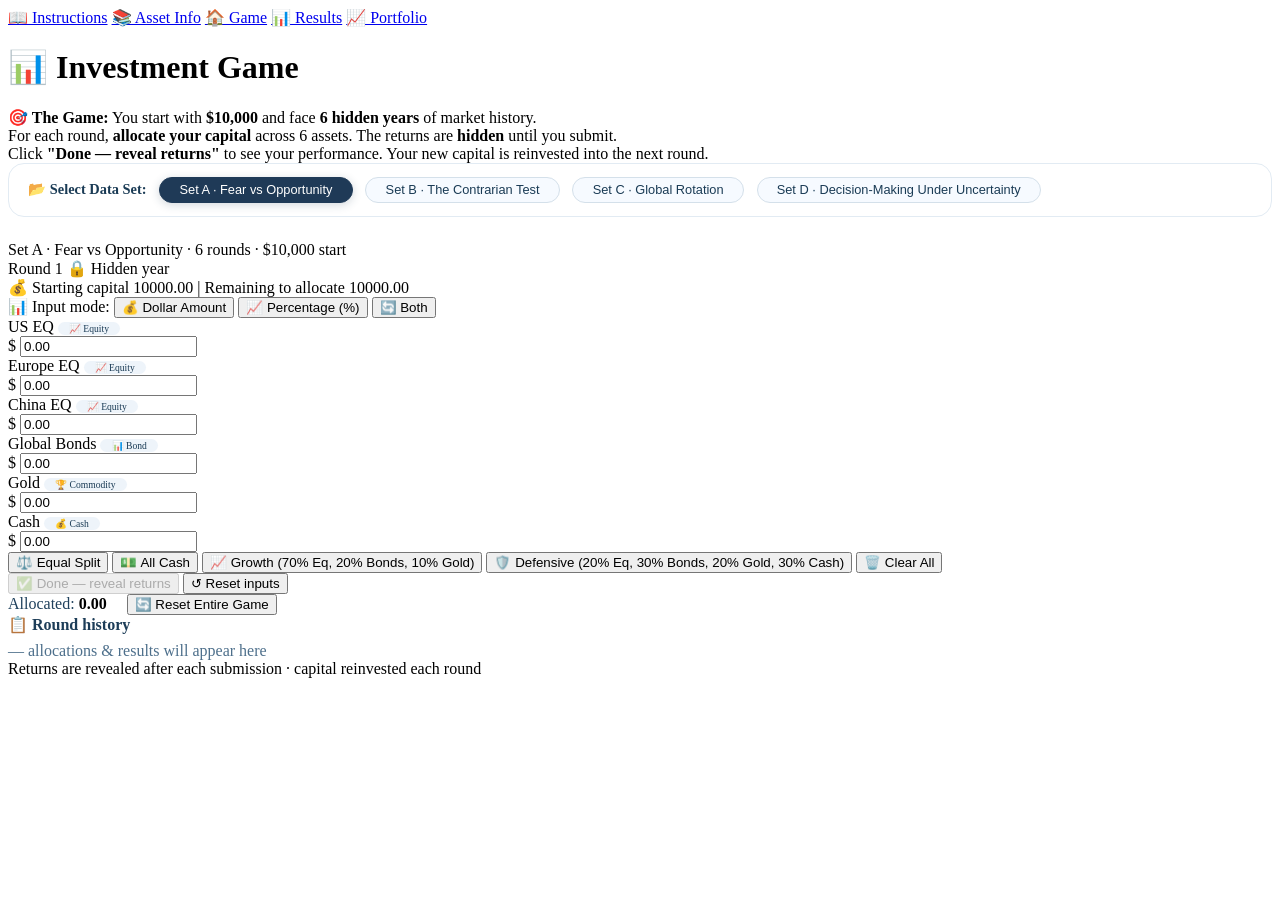
==== commit cad17b03: "Update navigation links in index.html Removed duplicate Asset Info link and reordered navigation." ====
--- a/index.html
+++ b/index.html
@@ -10,11 +10,12 @@
     <div class="app">
         <!-- Navigation Bar -->
         <div class="nav-bar">
+            <a href="instructions.html">📖 Instructions</a>
+            <a href="asset-info.html">📚 Asset Info</a>
             <a href="index.html" class="active">🏠 Game</a>
-            <a href="instructions.html">📖 Instructions</a>
             <a href="results.html">📊 Results</a>
             <a href="portfolio.html">📈 Portfolio</a>
-            <a href="asset-info.html">📚 Asset Info</a>
+        </div>
         </div>
 
         <h1>📊 Investment Game</h1>
--- a/style.css
+++ b/style.css
@@ -1,1039 +1,58 @@
-* {
-    box-sizing: border-box;
-    margin: 0;
-    font-family: system-ui, -apple-system, 'Segoe UI', Roboto, sans-serif;
+/* ===== SET SELECTOR ===== */
+.set-selector {
+    display: flex;
+    align-items: center;
+    gap: 0.8rem;
+    flex-wrap: wrap;
+    margin-bottom: 1.5rem;
+    padding: 0.8rem 1.2rem;
+    background: white;
+    border-radius: 1rem;
+    border: 1px solid #e2ebf3;
 }
 
-body {
-    background: linear-gradient(145deg, #f0f4fa 0%, #e2eaf2 100%);
-    padding: 1.5rem;
-    display: flex;
-    justify-content: center;
-    min-height: 100vh;
+.set-selector .set-label {
+    font-weight: 600;
+    color: #1a3b55;
+    font-size: 0.9rem;
 }
 
-.app {
-    max-width: 1360px;
-    width: 100%;
-    background: rgba(255, 255, 255, 0.85);
-    backdrop-filter: blur(8px);
-    -webkit-backdrop-filter: blur(8px);
-    border-radius: 3rem;
-    padding: 2.5rem 2.5rem 3rem;
-    box-shadow: 0 30px 60px -15px rgba(0, 20, 40, 0.25), 
-                inset 0 1px 0 rgba(255,255,255,0.6);
-    border: 1px solid rgba(255,255,255,0.3);
-}
-
-/* ===== NAVIGATION ===== */
-.nav-bar {
-    background: linear-gradient(135deg, #1a3550, #0f2840);
-    padding: 0.7rem 1.2rem;
-    border-radius: 50px;
-    margin-bottom: 2rem;
-    display: flex;
-    gap: 0.8rem;
-    flex-wrap: wrap;
-    align-items: center;
-    box-shadow: 0 8px 20px rgba(26, 53, 80, 0.2);
-}
-
-.nav-bar a {
-    color: rgba(255,255,255,0.7);
-    text-decoration: none;
-    font-weight: 500;
-    font-size: 0.9rem;
-    padding: 0.4rem 1.2rem;
-    border-radius: 40px;
-    transition: 0.25s ease;
-}
-
-.nav-bar a:hover {
-    background: rgba(255,255,255,0.1);
-    color: white;
-    transform: translateY(-1px);
-}
-
-.nav-bar a.active {
-    background: rgba(255,255,255,0.15);
-    color: white;
-    box-shadow: 0 2px 8px rgba(0,0,0,0.1);
-}
-
-/* ===== HEADERS ===== */
-h1 {
-    font-size: 2.2rem;
-    font-weight: 700;
-    color: #0b1f30;
-    display: flex;
-    align-items: center;
-    gap: 0.75rem;
-    margin-bottom: 0.2rem;
-    letter-spacing: -0.5px;
-}
-
-.game-description {
-    background: linear-gradient(135deg, #f0f7fe, #e5eff9);
-    border-radius: 1.5rem;
-    padding: 1.2rem 2rem;
-    margin-bottom: 1.8rem;
-    border-left: 6px solid #2563eb;
-    color: #1a3b55;
-    line-height: 1.7;
-    font-size: 0.95rem;
-    box-shadow: 0 2px 10px rgba(37, 99, 235, 0.06);
-}
-
-.game-description strong {
-    color: #0b2a42;
-}
-
-.sub {
-    color: #2b4c68;
-    margin-bottom: 1.8rem;
-    border-left: 5px solid #2563eb;
-    padding-left: 1.2rem;
-    background: #f3f8fe;
-    border-radius: 0 20px 20px 0;
-    font-weight: 450;
-}
-
-/* ===== ROUND PANEL ===== */
-.round-panel {
-    background: white;
-    border-radius: 2rem;
-    padding: 1.8rem 2rem;
-    margin-bottom: 2rem;
-    border: 1px solid #e8eef6;
-    box-shadow: 0 8px 30px rgba(0, 20, 40, 0.06);
-}
-
-.round-header {
-    display: flex;
-    flex-wrap: wrap;
-    justify-content: space-between;
-    align-items: center;
-    margin-bottom: 1.5rem;
-}
-
-.round-badge {
-    font-weight: 700;
-    font-size: 1.5rem;
-    color: #0b2a42;
-    background: #eaf1f9;
-    padding: 0.3rem 2rem;
-    border-radius: 50px;
-    letter-spacing: -0.3px;
-    box-shadow: inset 0 1px 3px rgba(0,0,0,0.02);
-}
-
-.year-tag {
-    background: #1f3a57;
-    color: white;
-    padding: 0.3rem 1.5rem;
-    border-radius: 50px;
-    font-size: 0.85rem;
-    font-weight: 500;
-    box-shadow: 0 4px 12px rgba(31, 58, 87, 0.25);
-}
-
-/* ===== CAPITAL BOX ===== */
-.capital-box {
-    display: flex;
-    flex-wrap: wrap;
-    align-items: center;
-    gap: 1.2rem 2rem;
-    background: #f8fbfe;
-    padding: 0.8rem 1.8rem;
-    border-radius: 50px;
-    border: 1px solid #e2ebf3;
-    margin-bottom: 1rem;
-}
-
-.capital-box span {
-    font-weight: 500;
-    color: #1b3d58;
-}
-
-.capital-box .value {
-    font-weight: 700;
-    color: #0b2a42;
-    font-size: 1.2rem;
-}
-
-.remaining {
-    background: #e5eff9;
-    padding: 0.2rem 1.2rem;
+.set-selector .set-btn {
+    padding: 0.3rem 1.2rem;
     border-radius: 30px;
-    font-weight: 600;
-    color: #00407a;
-}
-
-/* ===== MODE TOGGLE ===== */
-.mode-toggle {
-    display: flex;
-    align-items: center;
-    gap: 0.6rem;
-    margin: 0.8rem 0 0.3rem 0;
-    padding: 0.4rem 0.8rem;
-    background: #f8fbfe;
-    border-radius: 50px;
-    border: 1px solid #e2ebf3;
-    flex-wrap: wrap;
-}
-
-.mode-toggle .mode-label {
+    border: 1px solid #d4e0ea;
+    background: #f6faff;
+    cursor: pointer;
     font-size: 0.8rem;
-    font-weight: 600;
-    color: #1a3b55;
-    padding: 0 0.3rem;
-}
-
-.mode-toggle .mode-btn {
-    padding: 0.25rem 1.2rem;
-    border-radius: 40px;
-    border: 1px solid #d4e0ea;
-    background: white;
-    cursor: pointer;
-    font-size: 0.75rem;
     font-weight: 500;
     color: #1a3b55;
     transition: 0.2s ease;
 }
 
-.mode-toggle .mode-btn:hover:not(.active) {
+.set-selector .set-btn:hover:not(.active) {
     background: #eaf1f9;
     border-color: #b6ccdf;
 }
 
-.mode-toggle .mode-btn.active {
+.set-selector .set-btn.active {
     background: #1f3a57;
     color: white;
     border-color: #1f3a57;
     box-shadow: 0 2px 10px rgba(31, 58, 87, 0.2);
 }
 
-/* ===== ASSET GRID ===== */
-.asset-grid {
-    display: grid;
-    grid-template-columns: repeat(auto-fill, minmax(320px, 1fr));
-    gap: 0.8rem;
-    margin: 1.2rem 0 1rem;
-}
-
-.asset-item {
-    background: white;
-    border-radius: 1.2rem;
-    padding: 0.6rem 1rem 0.6rem 1.2rem;
-    border: 1px solid #e8eef6;
-    display: flex;
-    flex-wrap: wrap;
-    align-items: center;
-    gap: 0.3rem 0.5rem;
-    transition: 0.15s ease;
-    box-shadow: 0 2px 6px rgba(0,0,0,0.02);
-}
-
-.asset-item:hover {
-    border-color: #c8d8e8;
-    box-shadow: 0 4px 12px rgba(0,0,0,0.04);
-}
-
-.asset-item .label {
-    font-weight: 500;
-    color: #1a3b55;
-    font-size: 0.82rem;
-    min-width: 70px;
-}
-
-.asset-item .hidden-badge {
+/* ===== ASSET TYPE BADGE ===== */
+.asset-item .asset-type-badge {
     font-size: 0.6rem;
-    color: #6b8a9e;
-    font-style: italic;
-    background: #eef4fa;
     padding: 0.05rem 0.7rem;
     border-radius: 30px;
+    font-weight: 500;
     white-space: nowrap;
-}
-
-.asset-item .input-group {
-    display: flex;
-    align-items: center;
-    gap: 0.15rem;
-    flex: 1;
-    min-width: 160px;
-}
-
-.asset-item .input-group input {
-    width: 60px;
-    padding: 0.25rem 0.2rem 0.25rem 0.5rem;
-    border: 1px solid #d4e0ea;
-    border-radius: 40px;
-    font-size: 0.8rem;
-    font-weight: 500;
-    background: #fafcfe;
-    text-align: right;
-    outline: none;
-    transition: 0.15s ease;
-}
-
-.asset-item .input-group input:focus {
-    border-color: #2563eb;
-    background: white;
-    box-shadow: 0 0 0 3px rgba(37, 99, 235, 0.1);
-}
-
-.asset-item .input-group input.error {
-    border-color: #dc2626;
-    background: #fef2f2;
-}
-
-.asset-item .input-group .or-text {
-    font-size: 0.5rem;
-    color: #94a3b8;
-    font-style: italic;
-    padding: 0 2px;
-    font-weight: 500;
-}
-
-.asset-item .input-group .dollar-symbol {
-    font-size: 0.75rem;
-    color: #059669;
-    font-weight: 600;
-}
-
-.asset-item .input-group .percent-symbol {
-    font-size: 0.75rem;
-    color: #2563eb;
-    font-weight: 600;
-}
-
-.asset-item .pct-display {
-    font-size: 0.65rem;
-    color: #6b8a9e;
-    min-width: 35px;
-    text-align: right;
-}
-
-/* ===== QUICK ACTIONS ===== */
-.quick-actions {
-    display: flex;
-    gap: 0.5rem;
-    flex-wrap: wrap;
-    margin: 0.5rem 0 0.8rem 0;
-}
-
-.quick-actions .quick-btn {
-    background: #f1f6fc;
-    border: 1px solid #e2ebf3;
-    padding: 0.25rem 0.9rem;
-    border-radius: 50px;
-    font-size: 0.7rem;
-    font-weight: 500;
-    color: #1a3b55;
-    cursor: pointer;
-    transition: 0.15s ease;
-}
-
-.quick-actions .quick-btn:hover {
-    background: #e5eff9;
-    border-color: #c8d8e8;
-    transform: translateY(-1px);
-}
-
-.quick-actions .quick-btn.danger {
-    color: #b91c1c;
-    border-color: #fecaca;
-}
-
-.quick-actions .quick-btn.danger:hover {
-    background: #fef2f2;
-}
-
-/* ===== BUTTONS ===== */
-.round-actions {
-    display: flex;
-    flex-wrap: wrap;
-    gap: 1rem;
-    align-items: center;
-    justify-content: space-between;
-    margin-top: 1.2rem;
-    border-top: 1px solid #e2ebf3;
-    padding-top: 1.2rem;
-}
-
-.btn {
-    background: #1f3f5c;
-    border: none;
-    color: white;
-    font-weight: 600;
-    padding: 0.6rem 2.2rem;
-    border-radius: 50px;
-    font-size: 0.95rem;
-    cursor: pointer;
-    transition: 0.15s ease;
-    box-shadow: 0 4px 14px rgba(31, 63, 92, 0.2);
-}
-
-.btn:hover:not(:disabled) {
-    background: #0b2a44;
-    transform: scale(0.98);
-    box-shadow: 0 4px 20px rgba(31, 63, 92, 0.3);
-}
-
-.btn:disabled {
-    opacity: 0.4;
-    cursor: not-allowed;
-    transform: none;
-}
-
-.btn-outline {
-    background: transparent;
-    color: #1f3f5c;
-    border: 1.5px solid #b6ccdf;
-    box-shadow: none;
-}
-
-.btn-outline:hover:not(:disabled) {
-    background: #f0f7fe;
-    transform: scale(0.98);
-}
-
-.btn-reset-all {
-    background: #dc2626;
-    border: none;
-    color: white;
-    font-weight: 600;
-    padding: 0.5rem 1.4rem;
-    border-radius: 50px;
-    font-size: 0.85rem;
-    cursor: pointer;
-    transition: 0.15s ease;
-    box-shadow: 0 4px 14px rgba(220, 38, 38, 0.2);
-}
-
-.btn-reset-all:hover {
-    background: #b91c1c;
-    transform: scale(0.98);
-}
-
-.error-msg {
-    color: #dc2626;
-    font-size: 0.8rem;
-    margin-top: 0.3rem;
-    display: block;
-    min-height: 1.2rem;
-    font-weight: 500;
-}
-
-/* ===== RESULT BLOCK ===== */
-.result-block {
-    background: #f0f7fe;
-    border-radius: 1.8rem;
-    padding: 1.2rem 2rem;
-    margin-top: 1.8rem;
-    border-left: 6px solid #2563eb;
-    box-shadow: 0 4px 16px rgba(37, 99, 235, 0.06);
-}
-
-.result-block .row {
-    display: flex;
-    flex-wrap: wrap;
-    gap: 1.5rem 3rem;
-}
-
-.result-block .label {
-    font-weight: 500;
-    color: #1c405b;
-}
-
-.result-block .value {
-    font-weight: 700;
-    color: #0b2a42;
-    font-size: 1.05rem;
-}
-
-/* ===== HISTORY LOG ===== */
-.history-log {
-    background: #f6faff;
-    border-radius: 1.5rem;
-    padding: 0.8rem 1.8rem;
-    margin-top: 1.2rem;
-    border: 1px solid #dce8f5;
-}
-
-.history-log .entry {
-    display: flex;
-    flex-wrap: wrap;
-    gap: 1rem 2rem;
-    padding: 0.4rem 0;
-    border-bottom: 1px solid #e2ebf3;
-}
-
-.history-log .entry:last-child {
-    border: none;
-}
-
-.tag {
-    background: #dce8f5;
-    padding: 0.1rem 0.8rem;
-    border-radius: 30px;
-    font-size: 0.8rem;
-    font-weight: 500;
-    color: #0b2a42;
-}
-
-.footnote {
-    margin-top: 2rem;
-    color: #5a7a94;
-    font-size: 0.8rem;
-    text-align: right;
-    opacity: 0.8;
-}
-
-/* ===== RESULTS PAGE SPECIFIC ===== */
-.group-header {
-    background: linear-gradient(135deg, #1a3550, #0f2840);
-    color: white;
-    padding: 1.8rem 2.2rem;
-    border-radius: 1.8rem;
-    margin-bottom: 2rem;
-    box-shadow: 0 8px 30px rgba(26, 53, 80, 0.2);
-}
-
-.group-header h2 {
-    font-size: 1.8rem;
-    margin-bottom: 0.3rem;
-}
-
-.group-header p {
-    opacity: 0.85;
-    font-size: 1rem;
-}
-
-.group-themes {
-    display: flex;
-    gap: 1.2rem;
-    flex-wrap: wrap;
-    margin-top: 0.8rem;
-}
-
-.group-themes .theme {
-    background: rgba(255,255,255,0.12);
-    padding: 0.3rem 1.2rem;
-    border-radius: 50px;
-    font-size: 0.85rem;
-}
-
-.news-signals {
-    background: #f3f8fe;
-    border-radius: 1rem;
-    padding: 1rem 1.2rem;
-    margin: 0.8rem 0 1rem 0;
-    border-left: 4px solid #2563eb;
-}
-
-.news-signals .signal {
-    font-size: 0.9rem;
-    color: #1a3b55;
-    padding: 0.2rem 0;
-    line-height: 1.5;
-}
-
-.news-signals .signal::before {
-    content: "📰 ";
-}
-
-.news-signals .signal-bad::before {
-    content: "⚠️ ";
-}
-
-.news-signals .signal-good::before {
-    content: "✅ ";
-}
-
-.performance-highlights {
-    display: grid;
-    grid-template-columns: 1fr 1fr;
-    gap: 0.8rem;
-    margin: 0.8rem 0;
-}
-
-.performance-highlights .best {
-    background: #ecfdf5;
-    padding: 0.5rem 1rem;
-    border-radius: 0.8rem;
-    border-left: 4px solid #059669;
-}
-
-.performance-highlights .worst {
-    background: #fef2f2;
-    padding: 0.5rem 1rem;
-    border-radius: 0.8rem;
-    border-left: 4px solid #dc2626;
-}
-
-.performance-highlights .label {
-    font-size: 0.7rem;
-    text-transform: uppercase;
-    color: #6b8a9e;
-    font-weight: 600;
-    letter-spacing: 0.03em;
-}
-
-.performance-highlights .value {
-    font-weight: 600;
-    font-size: 0.95rem;
-}
-
-.summary-stats {
-    display: grid;
-    grid-template-columns: repeat(auto-fit, minmax(180px, 1fr));
-    gap: 1rem;
-    margin-bottom: 2rem;
-}
-
-.stat-card {
-    background: white;
-    padding: 1.2rem;
-    border-radius: 1.2rem;
-    border: 1px solid #e2ebf3;
-    text-align: center;
-    box-shadow: 0 2px 8px rgba(0,0,0,0.03);
-}
-
-.stat-card .stat-label {
-    color: #6b8a9e;
-    font-size: 0.75rem;
-    text-transform: uppercase;
-    letter-spacing: 0.04em;
-    font-weight: 600;
-}
-
-.stat-card .stat-value {
-    font-size: 1.6rem;
-    font-weight: 700;
-    color: #0b2a42;
-    margin-top: 0.3rem;
-}
-
-.stat-card .stat-value.positive {
-    color: #059669;
-}
-
-.stat-card .stat-value.negative {
-    color: #dc2626;
-}
-
-.market-returns-grid {
-    display: grid;
-    grid-template-columns: repeat(auto-fill, minmax(150px, 1fr));
-    gap: 0.6rem;
-    margin-top: 0.8rem;
-}
-
-.return-item {
-    background: #f8fbfe;
-    padding: 0.5rem 0.8rem;
-    border-radius: 0.8rem;
-    display: flex;
-    justify-content: space-between;
-    align-items: center;
-    border: 1px solid #e8eef6;
-}
-
-.return-item .asset-name {
-    font-weight: 500;
-    color: #1a3b55;
-    font-size: 0.8rem;
-}
-
-.return-item .return-value {
-    font-weight: 700;
-    font-size: 0.9rem;
-}
-
-.return-item .return-value.positive {
-    color: #059669;
-}
-
-.return-item .return-value.negative {
-    color: #dc2626;
-}
-
-.refresh-btn {
-    background: #1f3f5c;
-    border: none;
-    color: white;
-    font-weight: 500;
-    padding: 0.4rem 1.4rem;
-    border-radius: 50px;
-    font-size: 0.8rem;
-    cursor: pointer;
-    transition: 0.15s ease;
-}
-
-.refresh-btn:hover {
-    background: #0b2a44;
-    transform: scale(0.97);
-}
-
-.results-header {
-    display: flex;
-    justify-content: space-between;
-    align-items: center;
-    flex-wrap: wrap;
-    margin-bottom: 1rem;
-}
-
-.return-summary {
-    margin-bottom: 0.5rem;
-    padding: 0.5rem 1rem;
-    background: #eef5fc;
-    border-radius: 0.8rem;
-    display: flex;
-    gap: 2rem;
-    flex-wrap: wrap;
-    font-size: 0.9rem;
-}
-
-.return-summary span {
-    font-weight: 500;
-}
-
-/* ===== PORTFOLIO PAGE SPECIFIC ===== */
-.portfolio-summary {
-    display: grid;
-    grid-template-columns: repeat(auto-fit, minmax(180px, 1fr));
-    gap: 1rem;
-    margin-bottom: 2rem;
-}
-
-.summary-card {
-    background: white;
-    padding: 1.2rem;
-    border-radius: 1.2rem;
-    border: 1px solid #e2ebf3;
-    text-align: center;
-}
-
-.summary-card .card-label {
-    color: #6b8a9e;
-    font-size: 0.8rem;
-    text-transform: uppercase;
-    letter-spacing: 0.03em;
-}
-
-.summary-card .card-value {
-    font-size: 1.6rem;
-    font-weight: 700;
-    color: #0b2a42;
-    margin-top: 0.3rem;
-}
-
-.summary-card .card-value.positive { color: #0b6e3f; }
-.summary-card .card-value.negative { color: #b22234; }
-
-.round-portfolio {
-    background: white;
-    border-radius: 1.5rem;
-    padding: 1.5rem;
-    margin-bottom: 1.5rem;
-    border: 1px solid #e2ebf3;
-    box-shadow: 0 2px 8px rgba(0,0,0,0.05);
-}
-
-.round-portfolio .round-header {
-    display: flex;
-    justify-content: space-between;
-    align-items: center;
-    flex-wrap: wrap;
-    margin-bottom: 1rem;
-    padding-bottom: 0.5rem;
-    border-bottom: 2px solid #eaf1f9;
-}
-
-.round-portfolio .round-header h3 {
-    color: #0b2a42;
-    font-size: 1.2rem;
-}
-
-.round-portfolio .round-header .year-badge {
-    background: #1f3a57;
-    color: white;
-    padding: 0.2rem 1rem;
-    border-radius: 30px;
-    font-size: 0.8rem;
-    font-weight: 500;
-}
-
-.round-portfolio .round-header .return-badge {
-    padding: 0.2rem 1rem;
-    border-radius: 30px;
-    font-size: 0.85rem;
-    font-weight: 600;
-}
-
-.round-portfolio .round-header .return-badge.positive {
-    background: #e6f7e6;
-    color: #0b6e3f;
-}
-
-.round-portfolio .round-header .return-badge.negative {
-    background: #fde8e8;
-    color: #b22234;
-}
-
-.allocation-grid {
-    display: grid;
-    grid-template-columns: 1fr;
-    gap: 0.5rem;
-    margin-top: 0.5rem;
-}
-
-.allocation-row {
-    display: grid;
-    grid-template-columns: 100px 1fr 100px 80px;
-    gap: 0.5rem 1rem;
-    align-items: center;
-    padding: 0.4rem 0.8rem;
-    border-radius: 0.6rem;
-    background: #f8fbfe;
-    border: 1px solid #eef4fa;
-}
-
-.allocation-row .asset-name {
-    font-weight: 500;
-    color: #1a3b55;
-    font-size: 0.85rem;
-}
-
-.allocation-row .asset-bar {
-    height: 24px;
-    background: #e8eef6;
-    border-radius: 20px;
-    overflow: hidden;
-    position: relative;
-}
-
-.allocation-row .asset-bar .fill {
-    height: 100%;
-    border-radius: 20px;
-    transition: width 0.5s ease;
-    display: flex;
-    align-items: center;
-    justify-content: flex-end;
-    padding-right: 8px;
-    font-size: 0.7rem;
-    font-weight: 600;
-    color: white;
-    min-width: 30px;
-}
-
-.allocation-row .asset-amount {
-    font-weight: 600;
-    color: #0b2a42;
-    font-size: 0.9rem;
-    text-align: right;
-}
-
-.allocation-row .asset-percent {
-    font-weight: 600;
-    color: #2563eb;
-    font-size: 0.85rem;
-    text-align: right;
-}
-
-.allocation-row .asset-percent.cash-highlight {
-    color: #0b6e3f;
-}
-
-.allocation-row.total-row {
-    background: #eaf1f9;
-    border-color: #c8d8e8;
-    font-weight: 700;
-    margin-top: 0.3rem;
-}
-
-.allocation-row.total-row .asset-name {
-    font-weight: 700;
-    color: #0b2a42;
-}
-
-.allocation-row.total-row .asset-amount {
-    font-weight: 700;
-    color: #0b2a42;
-}
-
-.allocation-row.total-row .asset-percent {
-    font-weight: 700;
-    color: #0b2a42;
-}
-
-.round-footer {
-    display: flex;
-    justify-content: space-between;
-    flex-wrap: wrap;
-    margin-top: 0.8rem;
-    padding-top: 0.8rem;
-    border-top: 1px solid #eef4fa;
-    font-size: 0.9rem;
+    background: #eef4fa;
     color: #1a3b55;
 }
 
-.round-footer .highlight {
-    font-weight: 600;
+.asset-item .asset-type-badge:contains("Equity") {
+    background: #dbeafe;
+    color: #1d4ed8;
 }
-
-/* ===== ASSET COLORS (6 Assets) ===== */
-.color-us-eq { background: #2563eb; }
-.color-europe-eq { background: #7c3aed; }
-.color-china-eq { background: #dc2626; }
-.color-global-bonds { background: #0891b2; }
-.color-gold { background: #f59e0b; }
-.color-cash { background: #6b7280; }
-
-/* ===== RESPONSIVE ===== */
-@media (max-width: 768px) {
-    .app {
-        padding: 1.2rem;
-        border-radius: 1.8rem;
-    }
-    
-    .asset-grid {
-        grid-template-columns: 1fr;
-    }
-    
-    .asset-item {
-        flex-direction: column;
-        align-items: stretch;
-        padding: 0.8rem;
-    }
-    
-    .asset-item .input-group {
-        min-width: unset;
-        flex-wrap: wrap;
-    }
-    
-    .asset-item .input-group input {
-        width: 65px;
-        flex: 1;
-        min-width: 50px;
-    }
-    
-    .capital-box {
-        flex-direction: column;
-        align-items: stretch;
-        gap: 0.5rem;
-        text-align: center;
-    }
-    
-    .nav-bar {
-        flex-direction: column;
-        align-items: stretch;
-        padding: 0.5rem;
-        border-radius: 1.2rem;
-    }
-    
-    .nav-bar a {
-        text-align: center;
-        padding: 0.4rem;
-    }
-    
-    .mode-toggle {
-        flex-wrap: wrap;
-        justify-content: center;
-        padding: 0.5rem;
-    }
-    
-    .round-actions {
-        flex-direction: column;
-        align-items: stretch;
-    }
-    
-    .round-actions > div {
-        display: flex;
-        flex-wrap: wrap;
-        gap: 0.5rem;
-    }
-    
-    .btn, .btn-outline, .btn-reset-all {
-        flex: 1;
-        text-align: center;
-        min-width: 120px;
-        justify-content: center;
-    }
-    
-    .performance-highlights {
-        grid-template-columns: 1fr;
-    }
-    
-    .round-header {
-        flex-direction: column;
-        gap: 0.5rem;
-        align-items: flex-start;
-    }
-    
-    .group-header {
-        padding: 1.2rem;
-    }
-    
-    .group-header h2 {
-        font-size: 1.3rem;
-    }
-    
-    .round-badge {
-        font-size: 1.2rem;
-        padding: 0.2rem 1.2rem;
-    }
-    
-    .summary-stats {
-        grid-template-columns: 1fr 1fr;
-    }
-    
-    .market-returns-grid {
-        grid-template-columns: repeat(auto-fill, minmax(120px, 1fr));
-    }
-    
-    .result-block {
-        padding: 1rem;
-    }
-    
-    .result-block .row {
-        gap: 0.8rem;
-    }
-    
-    h1 {
-        font-size: 1.5rem;
-    }
-
-    .allocation-row {
-        grid-template-columns: 80px 1fr 70px 60px;
-        gap: 0.3rem 0.5rem;
-        font-size: 0.8rem;
-        padding: 0.3rem 0.5rem;
-    }
-    .allocation-row .asset-name { font-size: 0.75rem; min-width: 60px; }
-    .allocation-row .asset-amount { font-size: 0.8rem; }
-    .allocation-row .asset-percent { font-size: 0.75rem; }
-    .round-portfolio .round-header h3 { font-size: 1rem; }
-}
-
-@media (max-width: 480px) {
-    .app {
-        padding: 0.8rem;
-        border-radius: 1.2rem;
-    }
-    
-    .round-panel {
-        padding: 1rem;
-    }
-    
-    .summary-stats {
-        grid-template-columns: 1fr;
-    }
-    
-    .asset-item .input-group input {
-        width: 55px;
-    }
-}
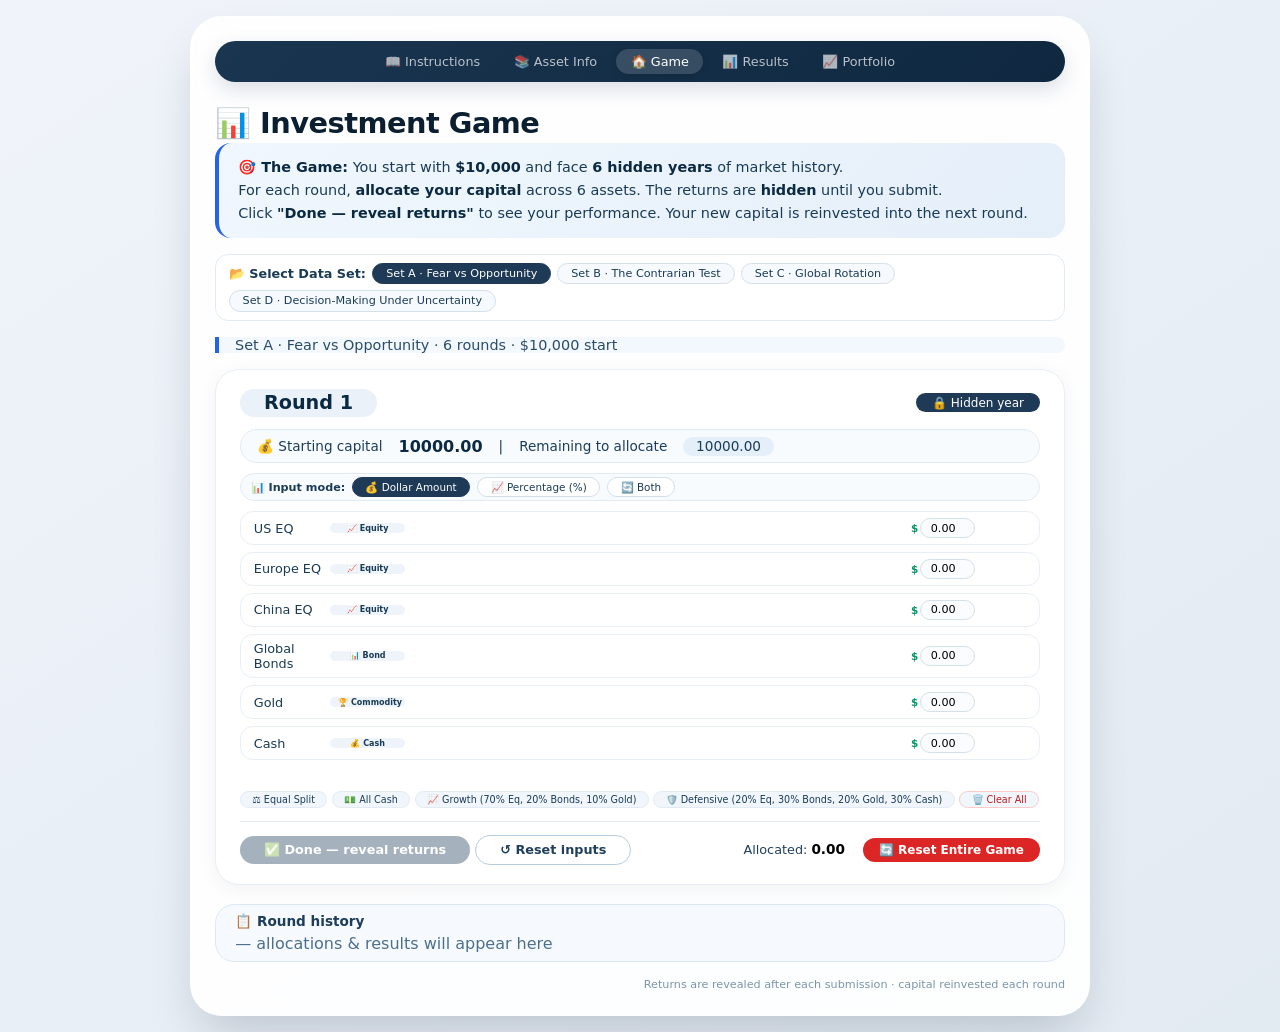
==== commit 8971e4b5: "Update index.html" ====
--- a/index.html
+++ b/index.html
@@ -15,7 +15,6 @@
             <a href="index.html" class="active">🏠 Game</a>
             <a href="results.html">📊 Results</a>
             <a href="portfolio.html">📈 Portfolio</a>
-        </div>
         </div>
 
         <h1>📊 Investment Game</h1>
@@ -77,9 +76,9 @@
                     <button class="btn btn-outline" id="resetRoundBtn">↺ Reset inputs</button>
                 </div>
                 <div>
-                    <span style="font-weight:500; color:#1f405c;">Allocated: </span>
-                    <span id="allocatedSumDisplay" style="font-weight:700;">0.00</span>
-                    <button class="btn-reset-all" id="resetAllBtn" style="margin-left:1rem;">🔄 Reset Entire Game</button>
+                    <span style="font-weight:500; color:#1f405c; font-size:0.8rem;">Allocated: </span>
+                    <span id="allocatedSumDisplay" style="font-weight:700; font-size:0.85rem;">0.00</span>
+                    <button class="btn-reset-all" id="resetAllBtn" style="margin-left:0.8rem;">🔄 Reset Entire Game</button>
                 </div>
             </div>
 
@@ -94,8 +93,8 @@
         </div>
 
         <div class="history-log" id="historyLog">
-            <div style="font-weight:600; color:#1d3d58; margin-bottom:0.5rem;">📋 Round history</div>
-            <div id="historyEntries"><span style="color:#4d6f8b;">— allocations & results will appear here</span></div>
+            <div style="font-weight:600; color:#1d3d58; margin-bottom:0.3rem; font-size:0.85rem;">📋 Round history</div>
+            <div id="historyEntries"><span style="color:#4d6f8b; font-size:0.8rem;">— allocations & results will appear here</span></div>
         </div>
         
         <div class="footnote">Returns are revealed after each submission · capital reinvested each round</div>
--- a/style.css
+++ b/style.css
@@ -1,32 +1,130 @@
+* {
+    box-sizing: border-box;
+    margin: 0;
+    font-family: system-ui, -apple-system, 'Segoe UI', Roboto, sans-serif;
+}
+
+body {
+    background: linear-gradient(145deg, #f0f4fa 0%, #e2eaf2 100%);
+    padding: 1rem;
+    display: flex;
+    justify-content: center;
+    min-height: 100vh;
+}
+
+.app {
+    max-width: 900px;
+    width: 100%;
+    background: rgba(255, 255, 255, 0.92);
+    backdrop-filter: blur(8px);
+    -webkit-backdrop-filter: blur(8px);
+    border-radius: 2rem;
+    padding: 1.5rem;
+    box-shadow: 0 25px 50px -12px rgba(0, 20, 40, 0.2);
+    border: 1px solid rgba(255,255,255,0.4);
+}
+
+/* ===== NAVIGATION ===== */
+.nav-bar {
+    background: linear-gradient(135deg, #1a3550, #0f2840);
+    padding: 0.5rem 1rem;
+    border-radius: 50px;
+    margin-bottom: 1.5rem;
+    display: flex;
+    gap: 0.3rem;
+    flex-wrap: wrap;
+    align-items: center;
+    justify-content: center;
+    box-shadow: 0 8px 20px rgba(26, 53, 80, 0.15);
+}
+
+.nav-bar a {
+    color: rgba(255,255,255,0.7);
+    text-decoration: none;
+    font-weight: 500;
+    font-size: 0.8rem;
+    padding: 0.3rem 0.9rem;
+    border-radius: 40px;
+    transition: 0.25s ease;
+}
+
+.nav-bar a:hover {
+    background: rgba(255,255,255,0.1);
+    color: white;
+    transform: translateY(-1px);
+}
+
+.nav-bar a.active {
+    background: rgba(255,255,255,0.15);
+    color: white;
+    box-shadow: 0 2px 8px rgba(0,0,0,0.1);
+}
+
+/* ===== HEADERS ===== */
+h1 {
+    font-size: 1.8rem;
+    font-weight: 700;
+    color: #0b1f30;
+    margin-bottom: 0.2rem;
+    letter-spacing: -0.5px;
+}
+
+.game-description {
+    background: linear-gradient(135deg, #f0f7fe, #e5eff9);
+    border-radius: 1rem;
+    padding: 0.8rem 1.2rem;
+    margin-bottom: 1rem;
+    border-left: 4px solid #2563eb;
+    color: #1a3b55;
+    line-height: 1.6;
+    font-size: 0.9rem;
+}
+
+.game-description strong {
+    color: #0b2a42;
+}
+
+.sub {
+    color: #2b4c68;
+    margin-bottom: 1rem;
+    border-left: 4px solid #2563eb;
+    padding-left: 1rem;
+    background: #f3f8fe;
+    border-radius: 0 16px 16px 0;
+    font-weight: 450;
+    font-size: 0.9rem;
+}
+
 /* ===== SET SELECTOR ===== */
 .set-selector {
     display: flex;
     align-items: center;
-    gap: 0.8rem;
-    flex-wrap: wrap;
-    margin-bottom: 1.5rem;
-    padding: 0.8rem 1.2rem;
+    gap: 0.4rem;
+    flex-wrap: wrap;
+    margin-bottom: 1rem;
+    padding: 0.5rem 0.8rem;
     background: white;
-    border-radius: 1rem;
+    border-radius: 0.8rem;
     border: 1px solid #e2ebf3;
 }
 
 .set-selector .set-label {
     font-weight: 600;
     color: #1a3b55;
-    font-size: 0.9rem;
+    font-size: 0.8rem;
 }
 
 .set-selector .set-btn {
-    padding: 0.3rem 1.2rem;
+    padding: 0.2rem 0.8rem;
     border-radius: 30px;
     border: 1px solid #d4e0ea;
     background: #f6faff;
     cursor: pointer;
-    font-size: 0.8rem;
+    font-size: 0.7rem;
     font-weight: 500;
     color: #1a3b55;
     transition: 0.2s ease;
+    white-space: nowrap;
 }
 
 .set-selector .set-btn:hover:not(.active) {
@@ -38,21 +136,486 @@
     background: #1f3a57;
     color: white;
     border-color: #1f3a57;
-    box-shadow: 0 2px 10px rgba(31, 58, 87, 0.2);
-}
-
-/* ===== ASSET TYPE BADGE ===== */
+}
+
+/* ===== ROUND PANEL ===== */
+.round-panel {
+    background: white;
+    border-radius: 1.5rem;
+    padding: 1.2rem 1.5rem;
+    margin-bottom: 1.2rem;
+    border: 1px solid #e8eef6;
+    box-shadow: 0 4px 20px rgba(0, 20, 40, 0.05);
+}
+
+.round-header {
+    display: flex;
+    flex-wrap: wrap;
+    justify-content: space-between;
+    align-items: center;
+    margin-bottom: 0.8rem;
+}
+
+.round-badge {
+    font-weight: 700;
+    font-size: 1.2rem;
+    color: #0b2a42;
+    background: #eaf1f9;
+    padding: 0.15rem 1.5rem;
+    border-radius: 50px;
+}
+
+.year-tag {
+    background: #1f3a57;
+    color: white;
+    padding: 0.15rem 1rem;
+    border-radius: 50px;
+    font-size: 0.75rem;
+    font-weight: 500;
+}
+
+/* ===== CAPITAL BOX ===== */
+.capital-box {
+    display: flex;
+    flex-wrap: wrap;
+    align-items: center;
+    gap: 0.5rem 1rem;
+    background: #f8fbfe;
+    padding: 0.4rem 1rem;
+    border-radius: 50px;
+    border: 1px solid #e2ebf3;
+    margin-bottom: 0.6rem;
+}
+
+.capital-box span {
+    font-weight: 500;
+    color: #1b3d58;
+    font-size: 0.85rem;
+}
+
+.capital-box .value {
+    font-weight: 700;
+    color: #0b2a42;
+    font-size: 1rem;
+}
+
+.remaining {
+    background: #e5eff9;
+    padding: 0.1rem 0.8rem;
+    border-radius: 30px;
+    font-weight: 600;
+    color: #00407a;
+    font-size: 0.85rem;
+}
+
+/* ===== MODE TOGGLE ===== */
+.mode-toggle {
+    display: flex;
+    align-items: center;
+    gap: 0.4rem;
+    margin: 0.3rem 0;
+    padding: 0.2rem 0.6rem;
+    background: #f8fbfe;
+    border-radius: 50px;
+    border: 1px solid #e2ebf3;
+    flex-wrap: wrap;
+}
+
+.mode-toggle .mode-label {
+    font-size: 0.7rem;
+    font-weight: 600;
+    color: #1a3b55;
+}
+
+.mode-toggle .mode-btn {
+    padding: 0.15rem 0.8rem;
+    border-radius: 40px;
+    border: 1px solid #d4e0ea;
+    background: white;
+    cursor: pointer;
+    font-size: 0.65rem;
+    font-weight: 500;
+    color: #1a3b55;
+    transition: 0.2s ease;
+}
+
+.mode-toggle .mode-btn:hover:not(.active) {
+    background: #eaf1f9;
+}
+
+.mode-toggle .mode-btn.active {
+    background: #1f3a57;
+    color: white;
+    border-color: #1f3a57;
+}
+
+/* ===== ASSET GRID - FIXED LAYOUT ===== */
+.asset-grid {
+    display: grid;
+    grid-template-columns: 1fr;
+    gap: 0.4rem;
+    margin: 0.6rem 0;
+}
+
+.asset-item {
+    background: white;
+    border-radius: 0.8rem;
+    padding: 0.4rem 0.8rem;
+    border: 1px solid #e8eef6;
+    display: grid;
+    grid-template-columns: 70px 75px 1fr 45px;
+    align-items: center;
+    gap: 0.3rem 0.4rem;
+    transition: 0.15s ease;
+}
+
+.asset-item:hover {
+    border-color: #c8d8e8;
+}
+
+.asset-item .label {
+    font-weight: 500;
+    color: #1a3b55;
+    font-size: 0.8rem;
+}
+
 .asset-item .asset-type-badge {
-    font-size: 0.6rem;
-    padding: 0.05rem 0.7rem;
+    font-size: 0.5rem;
+    padding: 0.05rem 0.5rem;
     border-radius: 30px;
-    font-weight: 500;
+    font-weight: 600;
     white-space: nowrap;
     background: #eef4fa;
     color: #1a3b55;
-}
-
-.asset-item .asset-type-badge:contains("Equity") {
-    background: #dbeafe;
-    color: #1d4ed8;
-}
+    text-align: center;
+}
+
+.asset-item .input-group {
+    display: flex;
+    align-items: center;
+    gap: 0.1rem;
+    justify-content: flex-end;
+}
+
+.asset-item .input-group input {
+    width: 55px;
+    padding: 0.15rem 0.2rem 0.15rem 0.4rem;
+    border: 1px solid #d4e0ea;
+    border-radius: 40px;
+    font-size: 0.7rem;
+    font-weight: 500;
+    background: #fafcfe;
+    text-align: right;
+    outline: none;
+    transition: 0.15s ease;
+}
+
+.asset-item .input-group input:focus {
+    border-color: #2563eb;
+    background: white;
+    box-shadow: 0 0 0 3px rgba(37, 99, 235, 0.1);
+}
+
+.asset-item .input-group input.error {
+    border-color: #dc2626;
+    background: #fef2f2;
+}
+
+.asset-item .input-group .or-text {
+    font-size: 0.45rem;
+    color: #94a3b8;
+    font-style: italic;
+    padding: 0 2px;
+}
+
+.asset-item .input-group .dollar-symbol {
+    font-size: 0.65rem;
+    color: #059669;
+    font-weight: 600;
+}
+
+.asset-item .input-group .percent-symbol {
+    font-size: 0.65rem;
+    color: #2563eb;
+    font-weight: 600;
+}
+
+.asset-item .pct-display {
+    font-size: 0.6rem;
+    color: #6b8a9e;
+    text-align: right;
+}
+
+/* ===== QUICK ACTIONS ===== */
+.quick-actions {
+    display: flex;
+    gap: 0.3rem;
+    flex-wrap: wrap;
+    margin: 0.3rem 0 0.5rem 0;
+}
+
+.quick-actions .quick-btn {
+    background: #f1f6fc;
+    border: 1px solid #e2ebf3;
+    padding: 0.15rem 0.7rem;
+    border-radius: 50px;
+    font-size: 0.6rem;
+    font-weight: 500;
+    color: #1a3b55;
+    cursor: pointer;
+    transition: 0.15s ease;
+}
+
+.quick-actions .quick-btn:hover {
+    background: #e5eff9;
+}
+
+.quick-actions .quick-btn.danger {
+    color: #b91c1c;
+    border-color: #fecaca;
+}
+
+.quick-actions .quick-btn.danger:hover {
+    background: #fef2f2;
+}
+
+/* ===== BUTTONS ===== */
+.round-actions {
+    display: flex;
+    flex-wrap: wrap;
+    gap: 0.5rem;
+    align-items: center;
+    justify-content: space-between;
+    margin-top: 0.8rem;
+    border-top: 1px solid #e2ebf3;
+    padding-top: 0.8rem;
+}
+
+.btn {
+    background: #1f3f5c;
+    border: none;
+    color: white;
+    font-weight: 600;
+    padding: 0.4rem 1.5rem;
+    border-radius: 50px;
+    font-size: 0.8rem;
+    cursor: pointer;
+    transition: 0.15s ease;
+}
+
+.btn:hover:not(:disabled) {
+    background: #0b2a44;
+    transform: scale(0.98);
+}
+
+.btn:disabled {
+    opacity: 0.4;
+    cursor: not-allowed;
+}
+
+.btn-outline {
+    background: transparent;
+    color: #1f3f5c;
+    border: 1.5px solid #b6ccdf;
+}
+
+.btn-outline:hover:not(:disabled) {
+    background: #f0f7fe;
+}
+
+.btn-reset-all {
+    background: #dc2626;
+    border: none;
+    color: white;
+    font-weight: 600;
+    padding: 0.3rem 1rem;
+    border-radius: 50px;
+    font-size: 0.75rem;
+    cursor: pointer;
+}
+
+.btn-reset-all:hover {
+    background: #b91c1c;
+}
+
+.error-msg {
+    color: #dc2626;
+    font-size: 0.7rem;
+    margin-top: 0.2rem;
+    display: block;
+    min-height: 1rem;
+}
+
+/* ===== RESULT BLOCK ===== */
+.result-block {
+    background: #f0f7fe;
+    border-radius: 1.2rem;
+    padding: 0.8rem 1.2rem;
+    margin-top: 1rem;
+    border-left: 4px solid #2563eb;
+}
+
+.result-block .row {
+    display: flex;
+    flex-wrap: wrap;
+    gap: 0.8rem 2rem;
+}
+
+.result-block .label {
+    font-weight: 500;
+    color: #1c405b;
+    font-size: 0.85rem;
+}
+
+.result-block .value {
+    font-weight: 700;
+    color: #0b2a42;
+    font-size: 0.95rem;
+}
+
+/* ===== HISTORY LOG ===== */
+.history-log {
+    background: #f6faff;
+    border-radius: 1.2rem;
+    padding: 0.5rem 1.2rem;
+    margin-top: 0.8rem;
+    border: 1px solid #dce8f5;
+}
+
+.history-log .entry {
+    display: flex;
+    flex-wrap: wrap;
+    gap: 0.5rem 1rem;
+    padding: 0.2rem 0;
+    border-bottom: 1px solid #e2ebf3;
+    font-size: 0.8rem;
+}
+
+.history-log .entry:last-child {
+    border: none;
+}
+
+.tag {
+    background: #dce8f5;
+    padding: 0.05rem 0.6rem;
+    border-radius: 30px;
+    font-size: 0.7rem;
+    font-weight: 500;
+    color: #0b2a42;
+}
+
+.footnote {
+    margin-top: 1rem;
+    color: #5a7a94;
+    font-size: 0.7rem;
+    text-align: right;
+    opacity: 0.8;
+}
+
+/* ===== RESPONSIVE ===== */
+@media (max-width: 700px) {
+    .app {
+        padding: 0.8rem;
+        border-radius: 1.2rem;
+    }
+    
+    .asset-item {
+        grid-template-columns: 1fr;
+        gap: 0.2rem;
+        padding: 0.5rem 0.8rem;
+    }
+    
+    .asset-item .input-group {
+        justify-content: flex-start;
+    }
+    
+    .asset-item .input-group input {
+        width: 50px;
+    }
+    
+    .nav-bar {
+        flex-direction: column;
+        padding: 0.4rem;
+        border-radius: 0.8rem;
+    }
+    
+    .nav-bar a {
+        text-align: center;
+        padding: 0.2rem;
+        font-size: 0.75rem;
+        width: 100%;
+    }
+    
+    .round-actions {
+        flex-direction: column;
+        align-items: stretch;
+    }
+    
+    .round-actions > div {
+        display: flex;
+        flex-wrap: wrap;
+        gap: 0.3rem;
+    }
+    
+    .btn, .btn-outline, .btn-reset-all {
+        flex: 1;
+        text-align: center;
+        font-size: 0.7rem;
+        padding: 0.3rem 0.8rem;
+        min-width: 80px;
+    }
+    
+    .round-header {
+        flex-direction: column;
+        gap: 0.3rem;
+        align-items: flex-start;
+    }
+    
+    .round-badge {
+        font-size: 1rem;
+        padding: 0.15rem 1rem;
+    }
+    
+    h1 {
+        font-size: 1.3rem;
+    }
+    
+    .set-selector {
+        flex-direction: column;
+        align-items: stretch;
+        gap: 0.3rem;
+    }
+    
+    .set-selector .set-btn {
+        text-align: center;
+        font-size: 0.65rem;
+        padding: 0.15rem 0.6rem;
+    }
+    
+    .capital-box {
+        flex-direction: column;
+        align-items: stretch;
+        text-align: center;
+        gap: 0.2rem;
+    }
+    
+    .result-block .row {
+        gap: 0.3rem 1rem;
+    }
+}
+
+@media (max-width: 480px) {
+    .app {
+        padding: 0.5rem;
+        border-radius: 0.8rem;
+    }
+    
+    .round-panel {
+        padding: 0.6rem 0.8rem;
+    }
+    
+    .asset-item .input-group input {
+        width: 40px;
+        font-size: 0.65rem;
+    }
+}
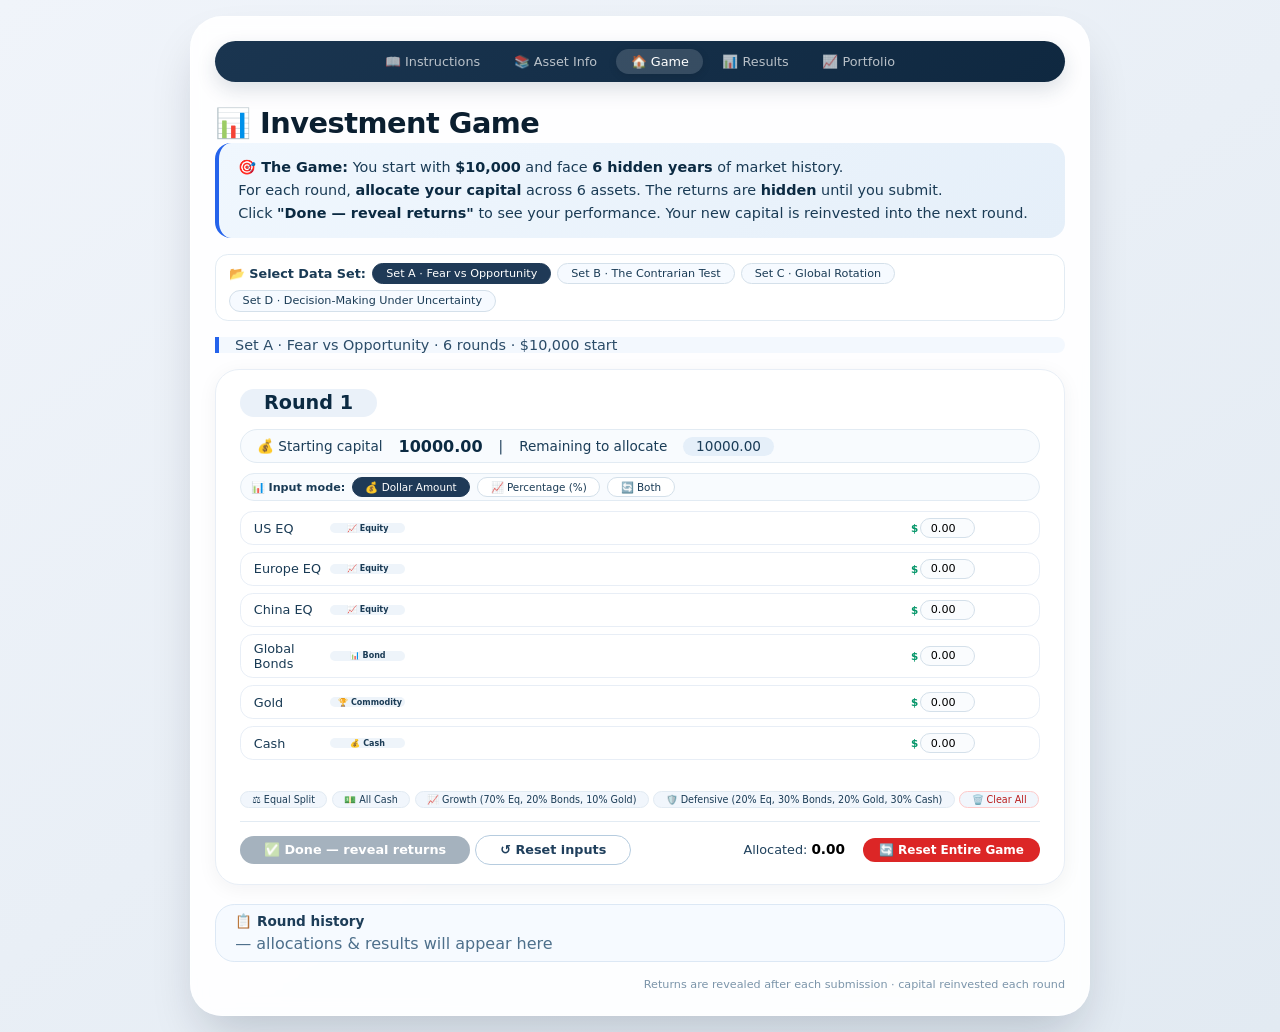
==== commit 3e15341d: "Update index.html" ====
--- a/index.html
+++ b/index.html
@@ -39,7 +39,8 @@
         <div id="roundPanel" class="round-panel">
             <div id="roundHeader" class="round-header">
                 <span class="round-badge" id="roundLabel">Round 1</span>
-                <span class="year-tag" id="yearTag">🔒 Hidden year</span>
+                <!-- Year tag is hidden - style="display:none" -->
+                <span class="year-tag" id="yearTag" style="display:none;"></span>
             </div>
 
             <div class="capital-box">
